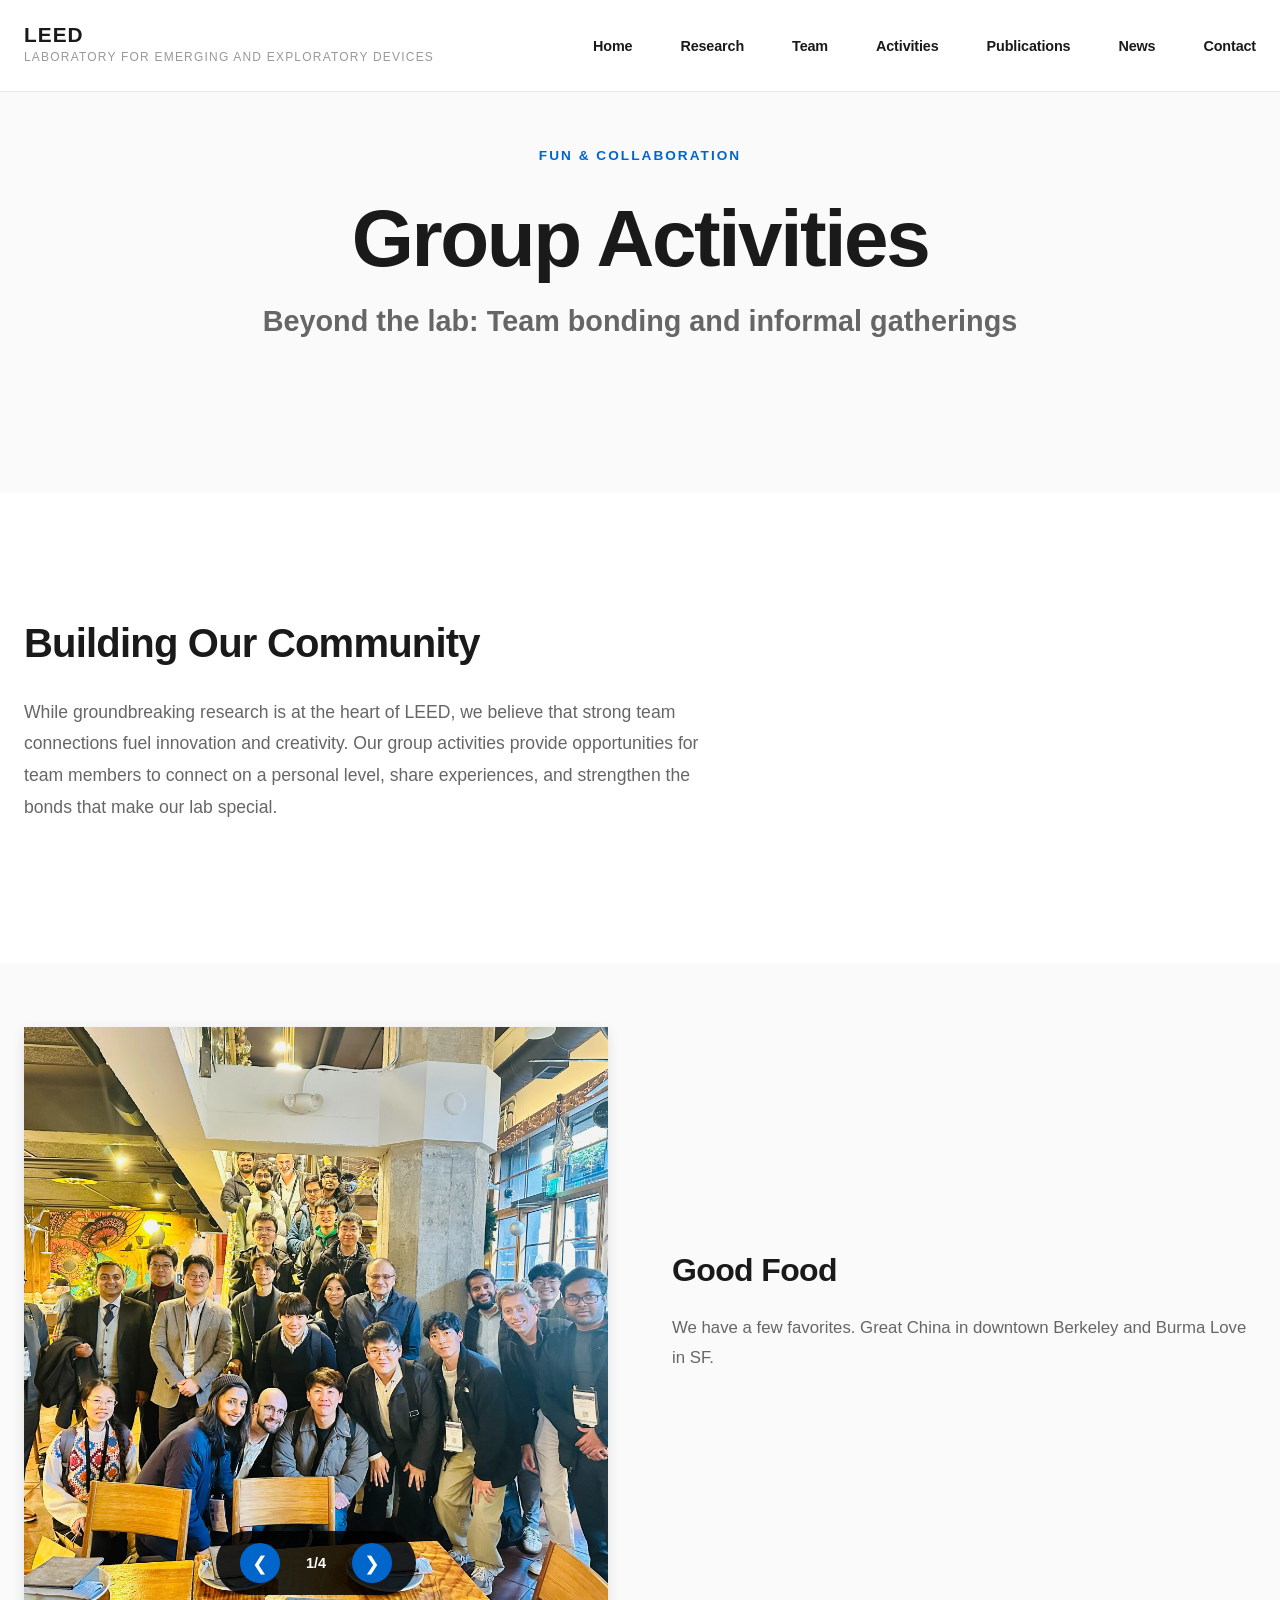
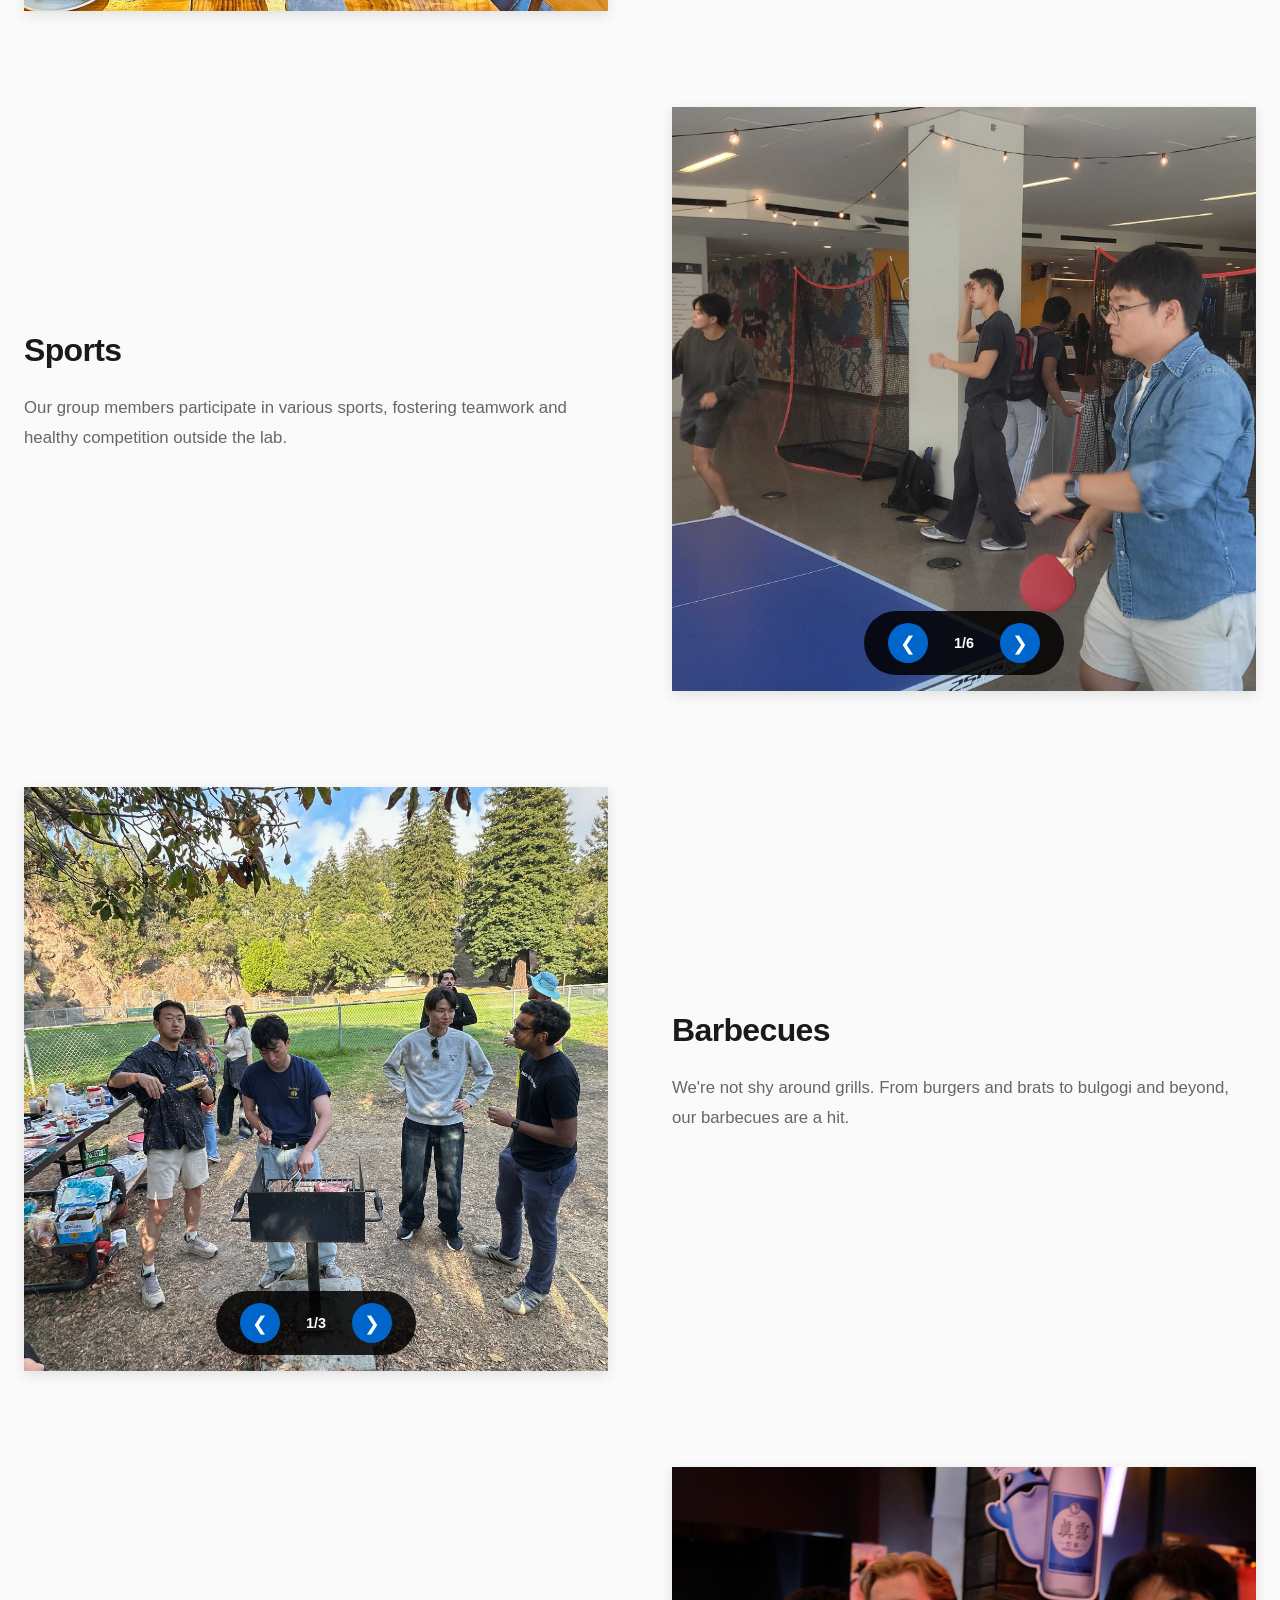
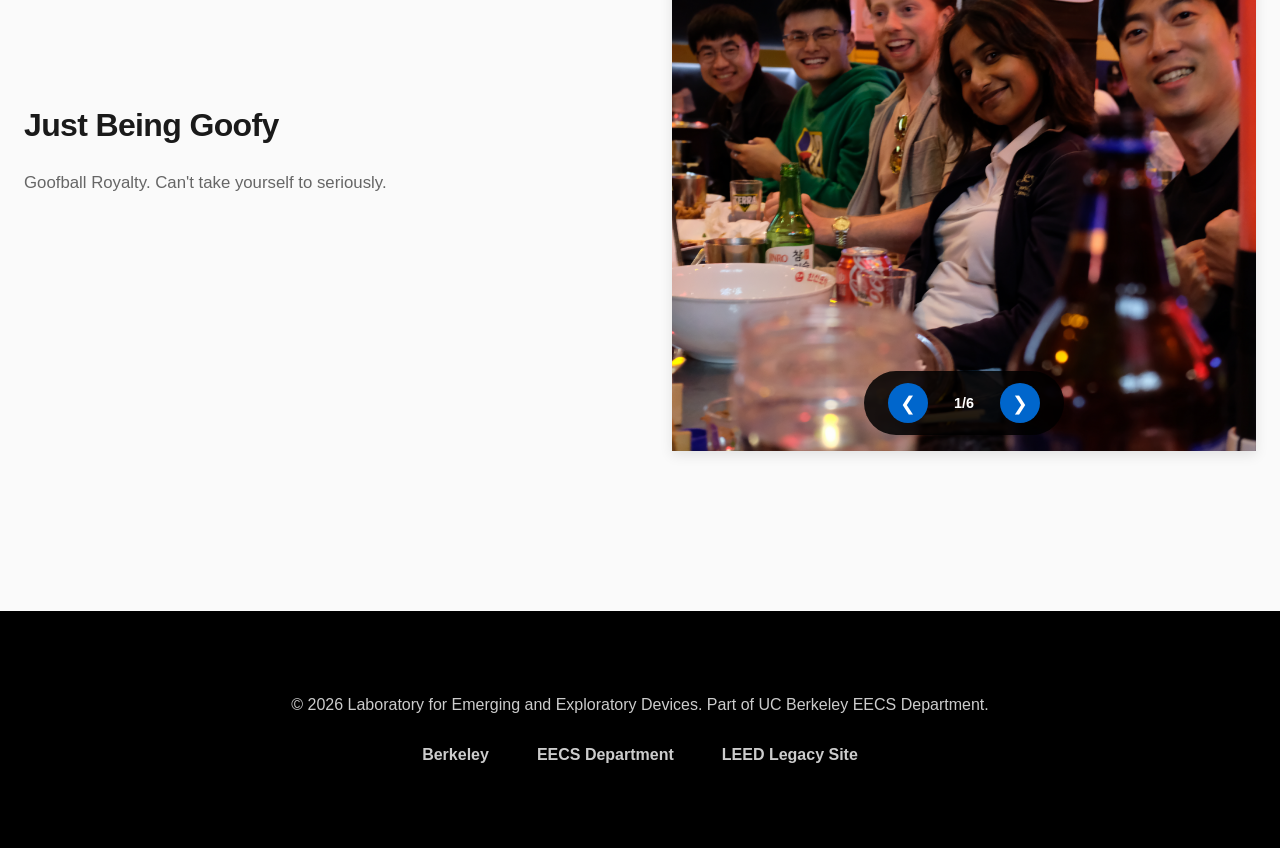
==== activities.html @ 19d8a878 "Initial Commit" ====
<!DOCTYPE html>
<html lang="en">
<head>
    <meta charset="UTF-8">
    <meta name="viewport" content="width=device-width, initial-scale=1.0">
    <title>Group Activities - LEED</title>
    <link rel="stylesheet" href="styles.css">
    <!-- Favicon links -->
    <link rel="icon" type="image/x-icon" href="content/favicon/favicon.ico">
    <link rel="icon" type="image/png" sizes="32x32" href="content/favicon/favicon-32x32.png">
    <link rel="icon" type="image/png" sizes="16x16" href="content/favicon/favicon-16x16.png">
    <link rel="apple-touch-icon" href="content/favicon/apple-touch-icon.png">
    <link rel="manifest" href="content/favicon/site.webmanifest">
    <!-- Preload activity images -->
    <link rel="preload" as="image" href="content/Food1.png">
    <link rel="preload" as="image" href="content/Sports1.png">
    <link rel="preload" as="image" href="content/Barbecues1.png">
    <link rel="preload" as="image" href="content/goofy1.png">
    <!-- Image preloader script -->
    <script src="image-preloader.js" defer></script>
    <!-- Service worker registration -->
    <script>
      if ('serviceWorker' in navigator) {
        window.addEventListener('load', function() {
          navigator.serviceWorker.register('sw.js').then(function(registration) {
            console.log('Service Worker registered successfully:', registration);
          }, function(error) {
            console.log('Service Worker registration failed:', error);
          });
        });
      }
    </script>
    <script>
        const observerOptions = {
            threshold: 0.1,
            rootMargin: '0px 0px -100px 0px'
        };

        const observer = new IntersectionObserver(function(entries) {
            entries.forEach(entry => {
                if (entry.isIntersecting) {
                    entry.target.classList.add('fade-in-visible');
                }
            });
        }, observerOptions);

        document.addEventListener('DOMContentLoaded', function() {
            document.querySelectorAll('.fade-in, .slide-in-left, .slide-in-right').forEach(el => {
                observer.observe(el);
            });

            // Mobile menu toggle
            const hamburger = document.getElementById('hamburger');
            const navLinks = document.getElementById('nav-links');
            
            if (hamburger) {
                hamburger.addEventListener('click', function() {
                    hamburger.classList.toggle('active');
                    navLinks.classList.toggle('active');
                });
                
                // Close menu when a link is clicked
                navLinks.querySelectorAll('a').forEach(link => {
                    link.addEventListener('click', function() {
                        hamburger.classList.remove('active');
                        navLinks.classList.remove('active');
                    });
                });
            }

            // Generic toggleable image carousel
            function setupImageCarousel(elementId, containerId, category, count) {
                const imageElement = document.getElementById(elementId);
                const container = document.getElementById(containerId);
                if (!imageElement || !container) return;

                let currentIndex = 0;
                const images = Array.from({length: count}, (_, i) => `content/${category}${i + 1}.png`);

                // Create carousel controls
                const controlsDiv = document.createElement('div');
                controlsDiv.className = 'carousel-controls';
                
                const prevBtn = document.createElement('button');
                prevBtn.className = 'carousel-btn carousel-prev';
                prevBtn.innerHTML = '&#10094;'; // Left arrow
                prevBtn.addEventListener('click', () => {
                    currentIndex = (currentIndex - 1 + images.length) % images.length;
                    imageElement.src = images[currentIndex];
                    updateCounter();
                });

                const nextBtn = document.createElement('button');
                nextBtn.className = 'carousel-btn carousel-next';
                nextBtn.innerHTML = '&#10095;'; // Right arrow
                nextBtn.addEventListener('click', () => {
                    currentIndex = (currentIndex + 1) % images.length;
                    imageElement.src = images[currentIndex];
                    updateCounter();
                });

                const counter = document.createElement('span');
                counter.className = 'carousel-counter';
                const updateCounter = () => {
                    counter.textContent = `${currentIndex + 1}/${images.length}`;
                };
                updateCounter();

                controlsDiv.appendChild(prevBtn);
                controlsDiv.appendChild(counter);
                controlsDiv.appendChild(nextBtn);
                
                // Append controls to the container (image div)
                container.appendChild(controlsDiv);
            }

            // Setup carousels for food (4 images), sports (6 images), barbecues (2 images), and goofy (6 images)
            setupImageCarousel('rotating-food-image', 'food-activity', 'Food', 4);
            setupImageCarousel('rotating-sports-image', 'sports-activity', 'Sports', 6);
            setupImageCarousel('rotating-barbecues-image', 'barbecues-activity', 'Barbecues', 3);
            setupImageCarousel('rotating-goofy-image', 'goofy-activity', 'goofy', 6);
        });
    </script>
</head>
<body>
    <!-- Navigation -->
    <nav class="navbar">
        <div class="container">
            <div class="nav-content">
                <div class="logo">
                    <a href="index.html" class="logo-link">
                        <h1>LEED</h1>
                        <p class="tagline">Laboratory for Emerging and Exploratory Devices</p>
                    </a>
                </div>
                <button class="hamburger" id="hamburger">
                    <span></span>
                    <span></span>
                    <span></span>
                </button>
                <ul class="nav-links" id="nav-links">
                    <li><a href="index.html">Home</a></li>
                    <li><a href="research.html">Research</a></li>
                    <li><a href="team.html">Team</a></li>
                    <li><a href="activities.html">Activities</a></li>
                    <li><a href="publications.html">Publications</a></li>
                    <li><a href="news.html">News</a></li>
                    <li><a href="contact.html">Contact</a></li>
                </ul>
            </div>
        </div>
    </nav>

    <!-- Hero Section -->
    <section class="page-hero">
        <div class="hero-video-bg">
            <div class="hero-overlay"></div>
        </div>
        <div class="container hero-container">
            <div class="hero-content fade-in">
                <p class="hero-overline">FUN & COLLABORATION</p>
                <h1 class="hero-title">Group Activities</h1>
                <p class="hero-tagline">Beyond the lab: Team bonding and informal gatherings</p>
            </div>
        </div>
    </section>

    <!-- Main Content -->
    <section class="section activities-intro">
        <div class="container">
            <div class="content-block fade-in">
                <h2>Building Our Community</h2>
                <p>While groundbreaking research is at the heart of LEED, we believe that strong team connections fuel innovation and creativity. Our group activities provide opportunities for team members to connect on a personal level, share experiences, and strengthen the bonds that make our lab special.</p>
            </div>
        </div>
    </section>

    <!-- Activities Section -->
    <section class="section activities-section">
        <div class="container">
            <!-- Activity 1 -->
            <div class="activity-row fade-in">
                <div id="food-activity" class="activity-image" style="background: linear-gradient(135deg, #FF6B6B 0%, #FF8E72 100%);">
                    <img id="rotating-food-image" src="content/Food1.png" alt="Lunch at Burma Love">
                </div>
                <div class="activity-text">
                    <h2>Good Food</h2>
                    <p>We have a few favorites. Great China in downtown Berkeley and Burma Love in SF.</p>
                </div>
            </div>

            <!-- Activity 2 -->
            <div class="activity-row fade-in">
                <div id="sports-activity" class="activity-image" style="background: linear-gradient(135deg, #4ECDC4 0%, #44A08D 100%);">
                    <img id="rotating-sports-image" src="content/Sports1.png" alt="Sports">
                </div>
                <div class="activity-text">
                    <h2>Sports</h2>
                    <p>Our group members participate in various sports, fostering teamwork and healthy competition outside the lab.</p>
                </div>
            </div>

            <!-- Activity 3 -->
            <div class="activity-row fade-in">
                <div id="barbecues-activity" class="activity-image" style="background: linear-gradient(135deg, #F7B731 0%, #F5AF19 100%);">
                    <img id="rotating-barbecues-image" src="content/Barbecues1.png" alt="Barbecues">
                </div>
                <div class="activity-text">
                    <h2>Barbecues</h2>
                    <p>We're not shy around grills. From burgers and brats to bulgogi and beyond, our barbecues are a hit.</p>
                </div>
            </div>

            <!-- Activity 4 -->
            <div class="activity-row fade-in">
                <div id="goofy-activity" class="activity-image" style="background: linear-gradient(135deg, #A29BFE 0%, #6C5CE7 100%);">
                    <img id="rotating-goofy-image" src="content/goofy1.png" alt="Just Being Goofy">
                </div>
                <div class="activity-text">
                    <h2>Just Being Goofy</h2>
                    <p>Goofball Royalty. Can't take yourself to seriously.</p>
                </div>
            </div>
        </div>
    </section>

<!-- Footer -->
    <footer class="footer">
        <div class="container">
            <p>&copy; 2026 Laboratory for Emerging and Exploratory Devices. Part of UC Berkeley EECS Department.</p>
            <div class="footer-links">
                <a href="https://www.berkeley.edu/">Berkeley</a>
                <a href="https://eecs.berkeley.edu/">EECS Department</a>
                <a href="https://leed.eecs.berkeley.edu/">LEED Legacy Site</a>
            </div>
        </div>
    </footer>
</body>
</html>
---- styles.css ----
/* ============================================
   PREMIUM DESIGN - INSPIRED BY DAVIDPROTEIN
   ============================================ */

/* Reset and Base Styles */
* {
    margin: 0;
    padding: 0;
    box-sizing: border-box;
}

:root {
    --primary-black: #000;
    --primary-white: #fff;
    --accent-blue: #0066cc;
    --accent-blue-dark: #0052a3;
    --text-dark: #1a1a1a;
    --text-light: #666;
    --text-muted: #999;
    --bg-light: #f8f8f8;
    --bg-lighter: #fafafa;
    --border-light: #e8e8e8;
    --spacing: 1rem;
}

html {
    scroll-behavior: smooth;
}

body {
    font-family: -apple-system, BlinkMacSystemFont, 'Segoe UI', 'Helvetica Neue', sans-serif;
    color: var(--text-dark);
    background-color: var(--primary-white);
    line-height: 1.6;
    overflow-x: hidden;
}

.container {
    max-width: 1280px;
    margin: 0 auto;
    padding: 0 calc(var(--spacing) * 1.5);
}

/* Typography System */
h1, h2, h3, h4, h5, h6 {
    font-weight: 700;
    line-height: 1.1;
    letter-spacing: -0.02em;
}

h1 {
    font-size: 4rem;
    font-weight: 800;
}

h2 {
    font-size: 3rem;
    font-weight: 800;
}

h3 {
    font-size: 1.4rem;
    font-weight: 700;
}

p {
    color: var(--text-light);
    font-size: 1rem;
    margin-bottom: calc(var(--spacing) * 0.75);
    line-height: 1.7;
}

a {
    color: var(--accent-blue);
    text-decoration: none;
    transition: color 0.3s ease;
    font-weight: 500;
}

a:hover {
    color: var(--accent-blue-dark);
}

/* Animations */
@keyframes fadeIn {
    from {
        opacity: 0;
        transform: translateY(30px);
    }
    to {
        opacity: 1;
        transform: translateY(0);
    }
}

@keyframes slideInLeft {
    from {
        opacity: 0;
        transform: translateX(-50px);
    }
    to {
        opacity: 1;
        transform: translateX(0);
    }
}

@keyframes slideInRight {
    from {
        opacity: 0;
        transform: translateX(50px);
    }
    to {
        opacity: 1;
        transform: translateX(0);
    }
}

.fade-in {
    opacity: 0;
    animation: fadeIn 0.8s ease forwards;
}

.fade-in-visible {
    animation: fadeIn 0.8s ease forwards;
}

.slide-in-left {
    opacity: 0;
    animation: slideInLeft 0.8s ease forwards;
}

.slide-in-right {
    opacity: 0;
    animation: slideInRight 0.8s ease forwards;
}

.fade-in:nth-child(1) { animation-delay: 0.1s; }
.fade-in:nth-child(2) { animation-delay: 0.2s; }
.fade-in:nth-child(3) { animation-delay: 0.3s; }
.fade-in:nth-child(4) { animation-delay: 0.4s; }
.fade-in:nth-child(5) { animation-delay: 0.5s; }
.fade-in:nth-child(6) { animation-delay: 0.6s; }

/* Navigation */
.navbar {
    position: fixed;
    top: 0;
    width: 100%;
    background: rgba(255, 255, 255, 0.95);
    backdrop-filter: blur(20px);
    border-bottom: 1px solid var(--border-light);
    z-index: 1000;
    padding: calc(var(--spacing) * 1.5) 0;
}

.nav-content {
    display: flex;
    justify-content: space-between;
    align-items: center;
}

.logo-link {
    text-decoration: none;
    color: inherit;
    display: flex;
    flex-direction: column;
    cursor: pointer;
}

.logo h1 {
    font-size: 1.3rem;
    margin: 0;
    letter-spacing: 0.05em;
    font-weight: 800;
}

.logo .tagline {
    font-size: 0.75rem;
    color: var(--text-muted);
    margin: 0;
    letter-spacing: 0.1em;
    text-transform: uppercase;
}

.nav-links {
    display: flex;
    list-style: none;
    gap: calc(var(--spacing) * 3);
}

.nav-links a {
    font-size: 0.9rem;
    font-weight: 600;
    color: var(--text-dark);
    letter-spacing: -0.01em;
}

.nav-links a:hover {
    color: var(--accent-blue);
}

/* Hamburger Menu */
.hamburger {
    display: none;
    flex-direction: column;
    background: none;
    border: none;
    cursor: pointer;
    padding: calc(var(--spacing) * 0.5);
    gap: 6px;
}

.hamburger span {
    width: 25px;
    height: 3px;
    background: var(--text-dark);
    border-radius: 2px;
    transition: all 0.3s ease;
}

.hamburger.active span:nth-child(1) {
    transform: rotate(45deg) translate(10px, 10px);
}

.hamburger.active span:nth-child(2) {
    opacity: 0;
}

.hamburger.active span:nth-child(3) {
    transform: rotate(-45deg) translate(8px, -8px);
}

/* Hero Section */
.hero {
    position: relative;
    min-height: 100vh;
    display: flex;
    align-items: center;
    justify-content: center;
    overflow: hidden;
    padding-top: 80px;
    margin-top: 0;
}

.page-hero {
    position: relative;
    min-height: 50vh;
    display: flex;
    align-items: center;
    justify-content: center;
    overflow: hidden;
    padding-top: calc(80px + var(--spacing) * 4);
    margin-top: 0;
}

.hero-video-bg {
    position: absolute;
    top: 0;
    left: 0;
    width: 100%;
    height: 100%;
    background: linear-gradient(135deg, #f8f8f8 0%, #f0f0f0 50%, #e8e8e8 100%);
    z-index: -2;
}

.hero-overlay {
    position: absolute;
    top: 0;
    left: 0;
    width: 100%;
    height: 100%;
    background: linear-gradient(135deg, rgba(255, 255, 255, 0.6) 0%, rgba(255, 255, 255, 0.3) 100%);
    z-index: -1;
}

.hero-container {
    position: relative;
    z-index: 1;
}

.hero-content {
    max-width: 900px;
    margin: 0 auto;
    text-align: center;
}

.hero-overline {
    display: block;
    font-size: 0.85rem;
    font-weight: 700;
    letter-spacing: 0.15em;
    text-transform: uppercase;
    color: var(--accent-blue);
    margin-bottom: calc(var(--spacing) * 2);
}

.hero-title {
    font-size: 5rem;
    font-weight: 900;
    line-height: 1;
    margin-bottom: calc(var(--spacing) * 1.5);
    letter-spacing: -0.03em;
    color: var(--text-dark);
}

.hero-tagline {
    font-size: 1.8rem;
    color: var(--text-light);
    font-weight: 600;
    margin-bottom: calc(var(--spacing) * 1.5);
    line-height: 1.3;
}

.hero-description {
    font-size: 1.15rem;
    color: var(--text-light);
    margin-bottom: calc(var(--spacing) * 3);
    line-height: 1.8;
    max-width: 700px;
    margin-left: auto;
    margin-right: auto;
}

.hero-cta-group {
    display: flex;
    gap: calc(var(--spacing) * 2);
    justify-content: center;
    flex-wrap: wrap;
}

/* Lava Lamp Canvas */
.lava-lamp-canvas {
    position: absolute;
    top: 0;
    left: 0;
    width: 100%;
    height: 100%;
    z-index: 0;
    pointer-events: none;
}

/* Buttons */
.cta-button {
    display: inline-flex;
    align-items: center;
    justify-content: center;
    padding: calc(var(--spacing) * 1.1) calc(var(--spacing) * 2.5);
    font-size: 0.95rem;
    font-weight: 700;
    border-radius: 0;
    transition: all 0.3s ease;
    letter-spacing: 0.02em;
    cursor: pointer;
    border: 2px solid transparent;
    text-transform: uppercase;
}

.cta-button.primary {
    background: var(--primary-black);
    color: var(--primary-white);
    border: 2px solid var(--primary-black);
}

.cta-button.primary:hover {
    background: var(--primary-white);
    color: var(--primary-black);
    border-color: var(--primary-black);
}

.cta-button.secondary {
    background: transparent;
    color: var(--text-dark);
    border: 2px solid var(--text-dark);
}

.cta-button.secondary:hover {
    background: var(--text-dark);
    color: var(--primary-white);
}

/* Sections */
section {
    padding: calc(var(--spacing) * 8) 0;
    position: relative;
}

section:nth-child(odd) {
    background: var(--primary-white);
}

section:nth-child(even) {
    background: var(--bg-lighter);
}

/* Section Headers */
.section-header {
    margin-bottom: calc(var(--spacing) * 5);
}

.section-title {
    font-size: 3rem;
    margin-bottom: calc(var(--spacing) * 1);
}

.section-description {
    font-size: 1.2rem;
    color: var(--text-light);
    margin: 0;
}

/* Research Focus Cards */
.focus-grid {
    display: grid;
    grid-template-columns: repeat(auto-fit, minmax(280px, 1fr));
    gap: calc(var(--spacing) * 1.5);
    margin-top: calc(var(--spacing) * 2);
}

.focus-card {
    padding: calc(var(--spacing) * 2.5);
    background: var(--primary-white);
    border-radius: 0;
    text-align: center;
    border: 1px solid var(--border-light);
    transition: all 0.4s ease;
    position: relative;
}

.focus-card:hover {
    transform: translateY(-12px);
    border-color: var(--accent-blue);
    box-shadow: 0 20px 50px rgba(0, 0, 0, 0.1);
}

.focus-icon-wrapper {
    display: flex;
    flex-direction: column;
    align-items: center;
    justify-content: center;
    width: 100%;
    min-height: 300px;
    margin: 0 auto calc(var(--spacing) * 2);
    background: transparent;
    border-radius: 0;
}

.focus-icon {
    width: 100%;
    height: auto;
    max-width: 100%;
    display: block;
}

.focus-card h3 {
    margin-bottom: calc(var(--spacing) * 1.2);
    font-size: 1.3rem;
}

.focus-card p {
    font-size: 0.95rem;
    line-height: 1.8;
}

/* Card Expansion Modal */
.expansion-overlay {
    position: fixed;
    top: 0;
    left: 0;
    right: 0;
    bottom: 0;
    background: rgba(0, 0, 0, 0.6);
    display: flex;
    align-items: center;
    justify-content: center;
    z-index: 1000;
    padding: calc(var(--spacing) * 2);
    animation: fadeIn 0.3s ease;
}

.expansion-modal {
    background: var(--primary-white);
    border-radius: 8px;
    width: 80%;
    max-height: 85vh;
    overflow-y: auto;
    padding: calc(var(--spacing) * 4);
    position: relative;
    box-shadow: 0 20px 60px rgba(0, 0, 0, 0.3);
    animation: slideIn 0.3s ease;
}

@keyframes slideIn {
    from {
        opacity: 0;
        transform: scale(0.95);
    }
    to {
        opacity: 1;
        transform: scale(1);
    }
}

.close-button {
    position: absolute;
    top: calc(var(--spacing) * 2);
    right: calc(var(--spacing) * 2);
    background: none;
    border: none;
    font-size: 2.5rem;
    color: var(--text-dark);
    cursor: pointer;
    transition: color 0.3s ease;
    width: 50px;
    height: 50px;
    display: flex;
    align-items: center;
    justify-content: center;
    line-height: 1;
}

.close-button:hover {
    color: var(--accent-blue);
}

.modal-content {
    text-align: center;
}

.modal-icon-wrapper {
    display: flex;
    align-items: center;
    justify-content: center;
    margin-bottom: calc(var(--spacing) * 2);
    min-height: 250px;
}

.modal-icon {
    width: 100%;
    height: auto;
    max-width: 400px;
    display: block;
}

.expansion-modal h2 {
    margin-bottom: calc(var(--spacing) * 2);
    color: var(--text-dark);
}

.expansion-modal h3 {
    margin-top: calc(var(--spacing) * 2.5);
    margin-bottom: calc(var(--spacing) * 1.5);
    text-align: left;
    color: var(--text-dark);
}

.modal-description {
    font-size: 1.05rem;
    line-height: 1.8;
    margin-bottom: calc(var(--spacing) * 2);
    color: var(--text-light);
    text-align: left;
}

.modal-details {
    list-style: none;
    text-align: left;
    padding: 0;
    display: flex;
    flex-direction: column;
    gap: calc(var(--spacing) * 1.2);
}

.modal-details li {
    padding-left: calc(var(--spacing) * 2);
    position: relative;
    color: var(--text-light);
    line-height: 1.7;
    font-size: 0.95rem;
}

.modal-details li:before {
    content: '•';
    position: absolute;
    left: 0;
    color: var(--accent-blue);
    font-weight: bold;
    font-size: 1.2rem;
}

/* Student Carousel */
.student-carousel {
    margin-top: calc(var(--spacing) * 3);
    padding-top: calc(var(--spacing) * 2);
    border-top: 1px solid var(--border-light);
}

.student-carousel h3 {
    text-align: center;
    margin-bottom: calc(var(--spacing) * 2);
}

.carousel-container {
    display: flex;
    align-items: center;
    justify-content: center;
    gap: calc(var(--spacing) * 2);
    margin-bottom: calc(var(--spacing) * 2);
}

.carousel-wrapper {
    display: flex;
    align-items: flex-start;
    justify-content: center;
    gap: calc(var(--spacing) * 1.5);
}

.carousel-content {
    display: flex;
    flex-direction: column;
    align-items: center;
    gap: calc(var(--spacing) * 1);
}

.students-grid {
    display: flex;
    justify-content: center;
    gap: calc(var(--spacing) * 2);
    flex-wrap: nowrap;
    min-width: 0;
}

.carousel-arrow {
    background: transparent;
    color: var(--accent-blue);
    border: none;
    width: 30px;
    height: auto;
    min-height: 180px;
    border-radius: 0;
    font-size: 2.5rem;
    cursor: pointer;
    display: flex;
    align-items: center;
    justify-content: center;
    transition: color 0.3s ease, transform 0.2s ease;
    flex-shrink: 0;
    line-height: 1;
    padding: 0;
}

.carousel-arrow:hover {
    color: var(--accent-blue-dark);
    transform: scale(1.1);
}

.carousel-arrow:active {
    transform: scale(0.95);
}

.student-card-carousel {
    width: 250px;
    text-align: center;
    display: flex;
    flex-direction: column;
    flex-shrink: 0;
}

.student-carousel-image {
    width: 250px;
    height: 250px;
    object-fit: cover;
    border-radius: 8px;
    margin-bottom: calc(var(--spacing) * 1.5);
}

.student-card-carousel h4 {
    margin-bottom: calc(var(--spacing) * 0.5);
    color: var(--text-dark);
    font-size: 1.1rem;
}

.student-title {
    color: var(--accent-blue);
    font-weight: 600;
    font-size: 0.85rem;
    margin-bottom: calc(var(--spacing) * 0.75);
}

.student-bio {
    color: var(--text-light);
    font-size: 0.9rem;
    line-height: 1.6;
    margin: 0;
}

.carousel-indicators {
    display: flex;
    justify-content: center;
    gap: calc(var(--spacing) * 0.5);
    flex-wrap: wrap;
}

.indicator {
    width: 10px;
    height: 10px;
    border-radius: 50%;
    background-color: var(--border-light);
    cursor: pointer;
    transition: background-color 0.3s ease, transform 0.2s ease;
}

.indicator:hover {
    background-color: var(--text-muted);
    transform: scale(1.2);
}

.indicator.active {
    background-color: var(--accent-blue);
    transform: scale(1.3);
}

/* Responsive for carousel */
@media (max-width: 1024px) {
    /* Carousel stays single row */
}

@media (max-width: 1000px) {
    .logo .tagline {
        display: none;
    }

    .hamburger {
        display: flex;
    }

    .nav-content {
        position: relative;
        flex-wrap: wrap;
    }

    .nav-links {
        position: absolute;
        top: 100%;
        left: 0;
        right: 0;
        background: rgba(255, 255, 255, 0.98);
        backdrop-filter: blur(20px);
        flex-direction: column;
        gap: var(--spacing);
        padding: calc(var(--spacing) * 1.5);
        border-bottom: 1px solid var(--border-light);
        display: none;
        transition: all 0.3s ease;
    }

    .nav-links.active {
        display: flex;
    }

    .nav-links li {
        text-align: left;
    }

    .navbar {
        padding: calc(var(--spacing) * 1) 0;
    }
}

@media (max-width: 768px) {
    .carousel-container {
        gap: calc(var(--spacing) * 1);
        flex-wrap: wrap;
    }

    .carousel-arrow {
        width: 25px;
        min-height: auto;
        height: auto;
        font-size: 1.5rem;
    }

    .carousel-prev {
        order: 1;
    }

    .carousel-next {
        order: 3;
    }

    .students-grid {
        gap: calc(var(--spacing) * 1.5);
        order: 4;
        width: 100%;
    }

    .student-carousel-image {
        width: 200px;
        height: 200px;
    }

    .student-card-carousel h4 {
        font-size: 0.95rem;
    }

    .student-title {
        font-size: 0.75rem;
    }

    .student-bio {
        font-size: 0.8rem;
    }
}

/* Research Areas */
.research-areas {
    background: var(--bg-lighter);
}

.areas-grid {
    display: grid;
    grid-template-columns: repeat(auto-fit, minmax(340px, 1fr));
    gap: calc(var(--spacing) * 3);
    margin-top: calc(var(--spacing) * 2);
}

.area-item {
    padding: calc(var(--spacing) * 2.5);
    background: var(--primary-white);
    border-radius: 0;
    border-left: 6px solid var(--accent-blue);
    position: relative;
    transition: all 0.3s ease;
}

.area-item:hover {
    transform: translateX(8px);
    box-shadow: 0 10px 30px rgba(0, 0, 0, 0.08);
}

.area-number {
    font-size: 2rem;
    font-weight: 800;
    color: var(--accent-blue);
    opacity: 0.5;
    margin-bottom: calc(var(--spacing) * 0.5);
}

.area-item h3 {
    font-size: 1.15rem;
    margin-bottom: calc(var(--spacing) * 1);
}

.area-item p {
    font-size: 0.95rem;
    line-height: 1.7;
}

/* Leader Section */
.leader-section {
    background: var(--primary-white);
    padding: calc(var(--spacing) * 6) 0;
}

.leader-content {
    display: grid;
    grid-template-columns: 1fr 1fr;
    gap: calc(var(--spacing) * 6);
    align-items: center;
    justify-content: center;
}

.leader-overline {
    display: block;
    font-size: 0.85rem;
    font-weight: 700;
    letter-spacing: 0.15em;
    text-transform: uppercase;
    color: var(--accent-blue);
    margin-bottom: calc(var(--spacing) * 1.5);
}

.leader-text h2 {
    font-size: 2.8rem;
    margin-bottom: calc(var(--spacing) * 1);
}

.leader-title {
    font-size: 1.05rem;
    font-weight: 600;
    color: var(--accent-blue);
    margin-bottom: calc(var(--spacing) * 2);
}

.leader-text p {
    font-size: 1.05rem;
    line-height: 1.9;
    margin-bottom: calc(var(--spacing) * 1.5);
}

.leader-visual {
    display: flex;
    align-items: center;
    justify-content: center;
}

.leader-box {
    width: 100%;
    max-width: 450px;
    aspect-ratio: 1;
    background: linear-gradient(135deg, #f5f5f5 0%, #e8e8e8 100%);
    border-radius: 0;
    box-shadow: 0 20px 60px rgba(0, 0, 0, 0.1);
    overflow: hidden;
}

.leader-box img {
    width: 100%;
    height: 100%;
    object-fit: cover;
    object-position: center 30%;
}

/* Team Section */
.team {
    background: var(--bg-lighter);
    padding: calc(var(--spacing) * 6) 0;
}

.team-category {
    margin-bottom: calc(var(--spacing) * 6);
}

.team-category-title {
    font-size: 1.8rem;
    margin-bottom: calc(var(--spacing) * 4);
    text-align: left;
    color: var(--text-dark);
}

.team-grid {
    display: grid;
    grid-template-columns: repeat(auto-fit, minmax(280px, 1fr));
    gap: calc(var(--spacing) * 3);
}

.team-member-card {
    text-align: center;
    background: var(--primary-white);
    border-radius: 0;
    border: 1px solid var(--border-light);
    overflow: hidden;
    transition: all 0.3s ease;
}

.team-member-card:hover {
    transform: translateY(-8px);
    border-color: var(--accent-blue);
    box-shadow: 0 15px 40px rgba(0, 0, 0, 0.08);
}

.team-member-image {
    width: 100%;
    aspect-ratio: 1;
    background: linear-gradient(135deg, #f5f5f5 0%, #e8e8e8 100%);
    overflow: hidden;
}

.team-member-image img {
    width: 100%;
    height: 100%;
    object-fit: cover;
}

.team-member-card h3 {
    font-size: 1.1rem;
    margin: calc(var(--spacing) * 2) calc(var(--spacing) * 1.5) calc(var(--spacing) * 0.5);
}

.team-member-title {
    font-size: 0.9rem;
    color: var(--accent-blue);
    font-weight: 600;
    margin: 0 calc(var(--spacing) * 1.5) calc(var(--spacing) * 1);
}

.team-member-bio {
    color: var(--text-light);
    font-size: 0.9rem;
    padding: 0 calc(var(--spacing) * 1.5) calc(var(--spacing) * 2);
    line-height: 1.6;
}

/* Alumni Section */
.alumni-table-wrapper {
    overflow-x: auto;
    box-shadow: 0 2px 8px rgba(0, 0, 0, 0.1);
}

.alumni-table {
    width: 100%;
    border-collapse: collapse;
    background: var(--bg-lighter);
}

.alumni-table thead {
    background: linear-gradient(135deg, var(--accent-blue) 0%, #0056b3 100%);
    color: white;
    font-weight: 600;
    position: sticky;
    top: 0;
    z-index: 10;
}

.alumni-table thead th {
    padding: calc(var(--spacing) * 1.5);
    text-align: left;
    font-size: 0.95rem;
    letter-spacing: 0.5px;
}

.alumni-table tbody tr {
    border-bottom: 1px solid var(--bg-light);
    transition: background-color 0.3s ease, box-shadow 0.3s ease;
}

.alumni-table tbody tr:hover {
    background: var(--bg-light);
    box-shadow: inset 4px 0 0 var(--accent-blue);
}

.alumni-table tbody tr:last-child {
    border-bottom: none;
}

.alumni-table td {
    padding: calc(var(--spacing) * 1.25);
}

.alumni-name-cell {
    font-weight: 600;
    color: var(--text-dark);
    font-size: 1rem;
}

.alumni-role-cell {
    color: var(--accent-blue);
    font-weight: 500;
    font-size: 0.95rem;
}

.alumni-position-cell {
    color: var(--text-light);
    font-size: 0.95rem;
    line-height: 1.5;
    font-weight: 300;
}

.alumni-note {
    margin-top: calc(var(--spacing) * 1.5);
    font-size: 0.9rem;
    color: var(--text-light);
    font-style: italic;
}

.co-advised {
    color: var(--accent-blue);
    font-weight: 600;
    display: inline;
    margin-left: 4px;
}

/* Responsive table */
@media (max-width: 768px) {
    .alumni-table-wrapper {
        box-shadow: none;
    }

    .alumni-table thead {
        display: none;
    }
    
    .alumni-table {
        background: transparent;
    }
    
    .alumni-table tbody {
        display: grid;
        grid-template-columns: 1fr;
        gap: calc(var(--spacing) * 1.5);
    }
    
    .alumni-table tr {
        display: grid;
        grid-template-columns: 1fr;
        gap: calc(var(--spacing) * 1);
        background: var(--bg-lighter);
        border: none;
        border-left: 4px solid var(--accent-blue);
        border-radius: 8px;
        padding: calc(var(--spacing) * 1.5);
        box-shadow: 0 2px 6px rgba(0, 0, 0, 0.08);
        transition: all 0.3s ease;
    }
    
    .alumni-table tr:hover {
        box-shadow: 0 4px 12px rgba(0, 0, 0, 0.12);
        transform: translateY(-2px);
    }
    
    .alumni-table td {
        display: flex;
        flex-direction: column;
        padding: 0;
        border: none;
    }
    
    .alumni-table td::before {
        content: attr(data-label);
        font-weight: 600;
        color: var(--accent-blue);
        font-size: 0.8rem;
        text-transform: uppercase;
        letter-spacing: 0.5px;
        margin-bottom: calc(var(--spacing) * 0.5);
        display: block;
    }
    
    .alumni-name-cell {
        grid-column: 1;
        display: flex !important;
        flex-direction: row !important;
        align-items: center;
    }
    
    .alumni-name-cell::before {
        content: "Name";
    }
    
    .alumni-role-cell::before {
        content: "Degree/Position";
    }
    
    .alumni-position-cell::before {
        content: "Last Known Affiliation";
    }

    .alumni-name-cell,
    .alumni-role-cell,
    .alumni-position-cell {
        padding: 0 !important;
    }
}

/* List-based styling for legacy support */
.alumni-list {
    display: grid;
    grid-template-columns: repeat(auto-fit, minmax(300px, 1fr));
    gap: calc(var(--spacing) * 2);
}

.alumni-item {
    padding: calc(var(--spacing) * 2);
    background: var(--bg-lighter);
    border-left: 4px solid var(--accent-blue);
    transition: all 0.3s ease;
}

.alumni-item:hover {
    background: var(--bg-light);
    transform: translateX(4px);
}

.alumni-name {
    font-size: 1.1rem;
    font-weight: 700;
    color: var(--text-dark);
    margin-bottom: calc(var(--spacing) * 0.5);
}

.alumni-role {
    font-size: 0.9rem;
    color: var(--accent-blue);
    font-weight: 600;
    margin-bottom: calc(var(--spacing) * 0.5);
}

.alumni-position {
    color: var(--text-light);
    font-size: 0.9rem;
    line-height: 1.6;
}


/* Publications */
.publications {
    background: var(--primary-white);
}

.pub-list {
    margin-top: calc(var(--spacing) * 2);
}

.pub-item {
    padding: calc(var(--spacing) * 3);
    margin-bottom: calc(var(--spacing) * 2);
    background: var(--bg-lighter);
    border-radius: 0;
    border-left: 6px solid var(--accent-blue);
    position: relative;
    transition: all 0.3s ease;
}

.pub-item:hover {
    box-shadow: 0 10px 30px rgba(0, 0, 0, 0.08);
    transform: translateX(4px);
}

.pub-badge {
    display: inline-block;
    font-size: 0.75rem;
    font-weight: 700;
    letter-spacing: 0.1em;
    text-transform: uppercase;
    color: var(--accent-blue);
    margin-bottom: calc(var(--spacing) * 1);
}

.pub-item h3 {
    font-size: 1.25rem;
    margin-bottom: calc(var(--spacing) * 0.75);
}

.pub-item p {
    font-size: 0.95rem;
    margin-bottom: calc(var(--spacing) * 0.5);
}

.pub-venue {
    color: var(--accent-blue);
    font-style: italic;
    font-size: 0.9rem;
    font-weight: 600;
}

.pub-item.view-all {
    background: transparent;
    border: none;
    text-align: center;
    padding: calc(var(--spacing) * 2);
}

.pub-link {
    font-weight: 700;
    font-size: 1.05rem;
    letter-spacing: -0.01em;
}

/* Contact Section */
.contact {
    background: var(--bg-lighter);
}

.contact-content {
    display: flex;
    justify-content: center;
    margin-top: calc(var(--spacing) * 2);
}

.contact-info,
.contact-form {
    padding: calc(var(--spacing) * 4);
    background: var(--primary-white);
    border-radius: 0;
    border: 1px solid var(--border-light);
    max-width: 600px;
    width: 100%;
}

.contact-info h3,
.contact-form h3 {
    font-size: 1.4rem;
    margin-bottom: calc(var(--spacing) * 2.5);
}

.info-block {
    margin-bottom: calc(var(--spacing) * 2.5);
}

.info-label {
    font-size: 0.9rem;
    font-weight: 700;
    letter-spacing: 0.05em;
    text-transform: uppercase;
    color: var(--accent-blue);
    margin-bottom: calc(var(--spacing) * 0.75);
}

.info-block p {
    margin-bottom: 0;
    line-height: 1.8;
}

form {
    display: flex;
    flex-direction: column;
    gap: calc(var(--spacing) * 1.5);
}

input,
textarea {
    padding: calc(var(--spacing) * 1.2);
    border: 1px solid var(--border-light);
    border-radius: 0;
    font-family: inherit;
    font-size: 0.95rem;
    background: var(--bg-lighter);
    transition: all 0.3s ease;
    color: var(--text-dark);
}

input::placeholder,
textarea::placeholder {
    color: var(--text-muted);
}

input:focus,
textarea:focus {
    outline: none;
    background: var(--primary-white);
    border-color: var(--accent-blue);
    box-shadow: 0 0 0 3px rgba(0, 102, 204, 0.1);
}

.submit-button {
    background: var(--primary-black);
    color: var(--primary-white);
    padding: calc(var(--spacing) * 1.2);
    border: 2px solid var(--primary-black);
    border-radius: 0;
    font-weight: 700;
    cursor: pointer;
    transition: all 0.3s ease;
    font-size: 0.95rem;
    letter-spacing: 0.02em;
    text-transform: uppercase;
}

.submit-button:hover {
    background: var(--primary-white);
    color: var(--primary-black);
    border-color: var(--primary-black);
}

/* Footer */
.footer {
    background: var(--primary-black);
    color: var(--primary-white);
    padding: calc(var(--spacing) * 5) 0;
}

.footer .container {
    text-align: center;
}

.footer p {
    color: rgba(255, 255, 255, 0.8);
    margin-bottom: calc(var(--spacing) * 1.5);
}

.footer-links {
    display: flex;
    justify-content: center;
    gap: calc(var(--spacing) * 3);
    flex-wrap: wrap;
}

.footer-links a {
    color: rgba(255, 255, 255, 0.8);
    font-weight: 600;
}

.footer-links a:hover {
    color: var(--primary-white);
}

/* Responsive Design */
@media (max-width: 1024px) {
    .hero-title {
        font-size: 4rem;
    }

    h2 {
        font-size: 2.5rem;
    }

    .section-title {
        font-size: 2.5rem;
    }

    .leader-content {
        grid-template-columns: 1fr;
    }

    .contact-content {
        grid-template-columns: 1fr;
    }
}

@media (max-width: 768px) {
    .navbar {
        padding: var(--spacing) 0;
    }

    .nav-links {
        gap: calc(var(--spacing) * 1.5);
        font-size: 0.85rem;
    }

    .hero {
        min-height: auto;
        padding: calc(var(--spacing) * 8) 0;
    }

    .hero-title {
        font-size: 3rem;
    }

    .hero-tagline {
        font-size: 1.4rem;
    }

    .hero-cta-group {
        flex-direction: column;
        gap: var(--spacing);
    }

    .cta-button {
        width: 100%;
    }

    .section-title {
        font-size: 2rem;
    }

    h2 {
        font-size: 2rem;
    }

    h1 {
        font-size: 2.5rem;
    }

    .focus-grid,
    .areas-grid,
    .team-grid {
        grid-template-columns: 1fr;
    }

    section {
        padding: calc(var(--spacing) * 5) 0;
    }

    .container {
        padding: 0 calc(var(--spacing) * 1.5);
    }

    .leader-text h2 {
        font-size: 2rem;
    }

    .contact-info,
    .contact-form {
        padding: calc(var(--spacing) * 2.5);
    }

    .pub-item {
        padding: calc(var(--spacing) * 2);
    }
}

@media (max-width: 480px) {
    .nav-content {
        flex-direction: column;
        gap: calc(var(--spacing) * 0.5);
    }

    .nav-links {
        flex-direction: column;
        gap: var(--spacing);
    }

    .logo {
        text-align: center;
    }

    .hero-title {
        font-size: 2.2rem;
    }

    .hero-tagline {
        font-size: 1.1rem;
    }

    .hero-description {
        font-size: 0.95rem;
    }

    .section-title {
        font-size: 1.8rem;
    }

    h3 {
        font-size: 1.1rem;
    }

    .focus-card,
    .area-item,
    .contact-info,
    .contact-form {
        padding: calc(var(--spacing) * 1.5);
    }

    .hero-cta-group {
        flex-direction: column;
    }

    .cta-button {
        width: 100%;
    }
}

/* ============================================
   ACTIVITIES PAGE STYLES
   ============================================ */

.activities-intro {
    background-color: var(--bg-light);
    padding: calc(var(--spacing) * 8) 0;
}

.activities-intro h2 {
    font-size: 2.5rem;
    margin-bottom: calc(var(--spacing) * 2);
    color: var(--text-dark);
}

.activities-intro p {
    font-size: 1.1rem;
    color: var(--text-light);
    line-height: 1.8;
    max-width: 700px;
}

.activities-section {
    padding: calc(var(--spacing) * 4) 0;
}

.activity-row {
    display: grid;
    grid-template-columns: 1fr 1fr;
    gap: calc(var(--spacing) * 4);
    align-items: center;
    margin-bottom: calc(var(--spacing) * 6);
}

.activity-row:nth-child(even) {
    direction: rtl;
}

.activity-row:nth-child(even) > * {
    direction: ltr;
}

.activity-image {
    width: 100%;
    aspect-ratio: 1 / 1;
    /* border-radius: 12px; */
    background-size: cover;
    background-position: center;
    overflow: hidden;
    box-shadow: 0 4px 12px rgba(0, 0, 0, 0.1);
    position: relative;
}

.activity-image img {
    width: 100%;
    height: 100%;
    object-fit: cover;
    display: block;
}

.activity-text h2 {
    font-size: 2rem;
    margin-bottom: calc(var(--spacing) * 1.5);
    color: var(--text-dark);
}

.activity-text p {
    font-size: 1.05rem;
    color: var(--text-light);
    line-height: 1.8;
}

@media (max-width: 1024px) {
    .activity-row {
        grid-template-columns: 1fr 1fr;
        gap: calc(var(--spacing) * 2);
    }

    .activity-image {
        aspect-ratio: 1 / 1;
    }

    .activity-text h2 {
        font-size: 1.5rem;
    }

    .activity-text p {
        font-size: 0.95rem;
    }
}

@media (max-width: 768px) {
    .activity-row {
        grid-template-columns: 1fr;
        gap: calc(var(--spacing) * 2);
        margin-bottom: calc(var(--spacing) * 4);
    }

    .activity-row:nth-child(even) {
        direction: ltr;
    }

    .activity-image {
        aspect-ratio: 16 / 9;
    }

    .activity-text h2 {
        font-size: 1.3rem;
        margin-bottom: calc(var(--spacing) * 1);
    }

    .activity-text p {
        font-size: 0.9rem;
    }
}

/* Carousel Controls */
.carousel-controls {
    display: flex;
    align-items: center;
    justify-content: center;
    gap: 1rem;
    position: absolute;
    bottom: 1rem;
    left: 50%;
    transform: translateX(-50%);
    padding: 0.75rem 1.5rem;
    background-color: rgba(0, 0, 0, 0.85);
    border-radius: 50px;
}

.carousel-btn {
    background-color: var(--accent-blue);
    color: white;
    border: none;
    width: 40px;
    height: 40px;
    border-radius: 50%;
    font-size: 1.2rem;
    cursor: pointer;
    display: flex;
    align-items: center;
    justify-content: center;
    transition: all 0.3s ease;
}

.carousel-btn:hover {
    background-color: var(--accent-blue-dark);
    transform: scale(1.1);
}

.carousel-btn:active {
    transform: scale(0.95);
}

.carousel-counter {
    color: white;
    font-size: 0.9rem;
    font-weight: 600;
    min-width: 40px;
    text-align: center;
}

/* News Section Styles */
.news-section {
    padding: 6rem 0;
    background-color: var(--primary-white);
}

.news-grid {
    display: flex;
    flex-direction: column;
    gap: 4rem;
    max-width: 800px;
    margin: 0 auto;
}

.news-card {
    display: flex;
    flex-direction: column;
    gap: 0.5rem;
    padding-bottom: 2rem;
    border-bottom: 1px solid var(--border-light);
}

.news-card:last-child {
    border-bottom: none;
}

.news-date {
    display: inline;
    font-size: 0.9rem;
    color: var(--text-muted);
    font-weight: 600;
}

.news-month {
    display: none;
}

.news-day {
    display: none;
}

.news-content h3 {
    margin: 0.5rem 0;
    color: var(--text-dark);
    font-size: 1.3rem;
}

.news-category {
    font-size: 0.75rem;
    font-weight: 700;
    text-transform: uppercase;
    color: var(--text-muted);
    margin-bottom: 0.5rem;
}

.news-content p {
    margin-bottom: 0.75rem;
    color: var(--text-light);
}

.news-link {
    font-weight: 600;
    color: var(--accent-blue);
    transition: all 0.3s ease;
    display: inline-block;
    margin-top: 0.5rem;
}

.news-link:hover {
    color: var(--accent-blue-dark);
}
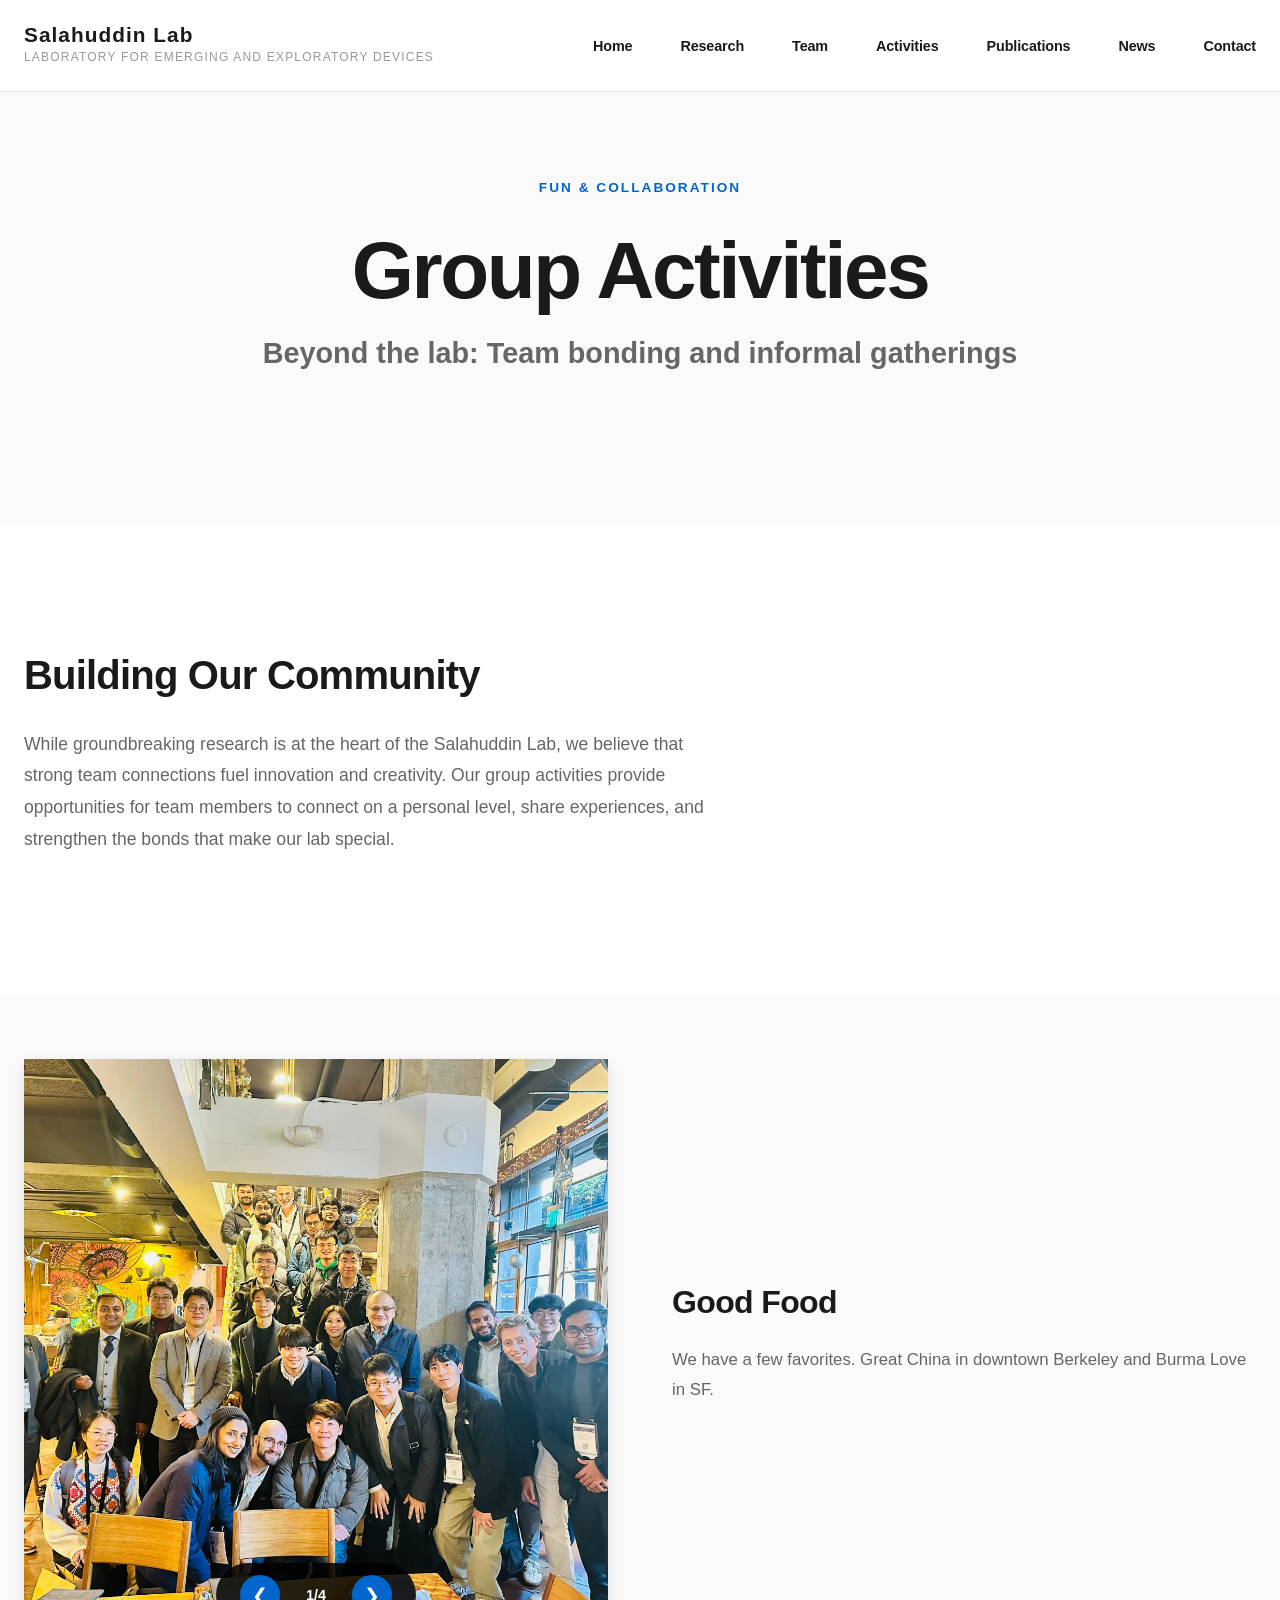
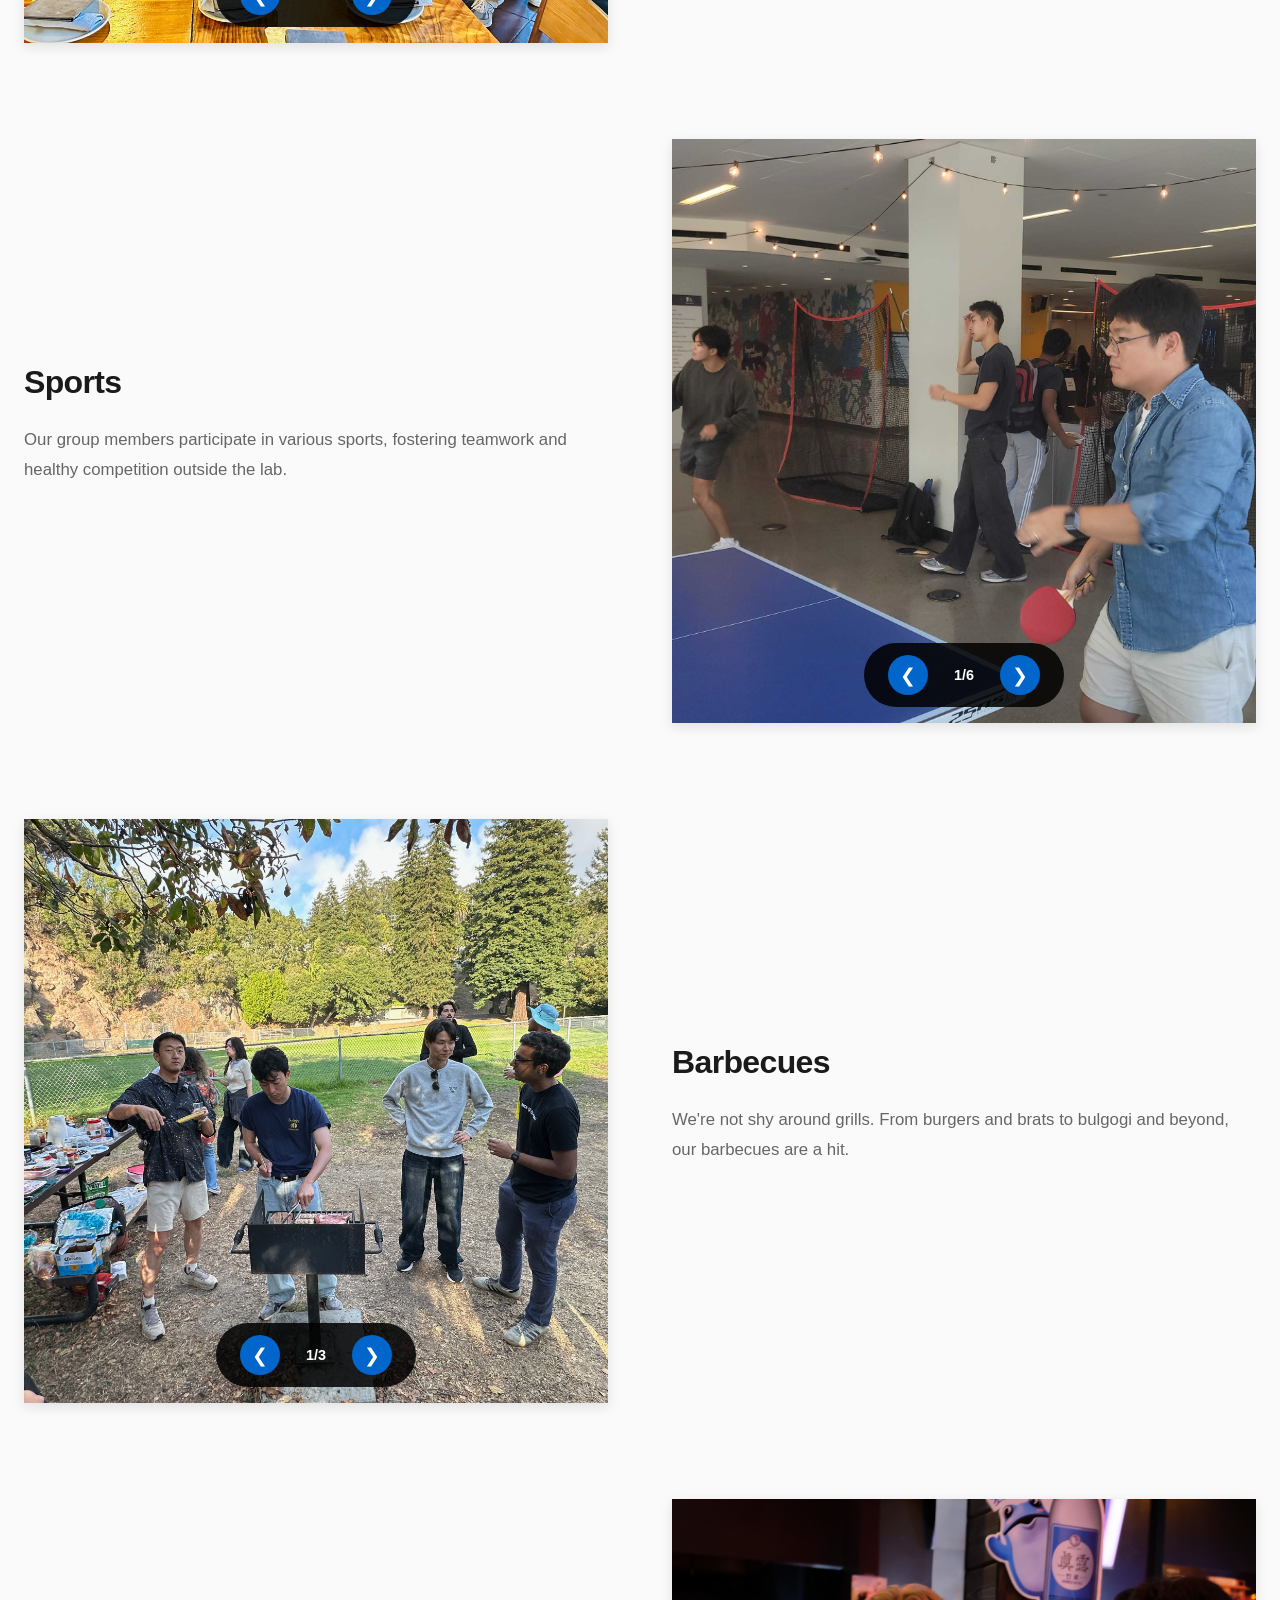
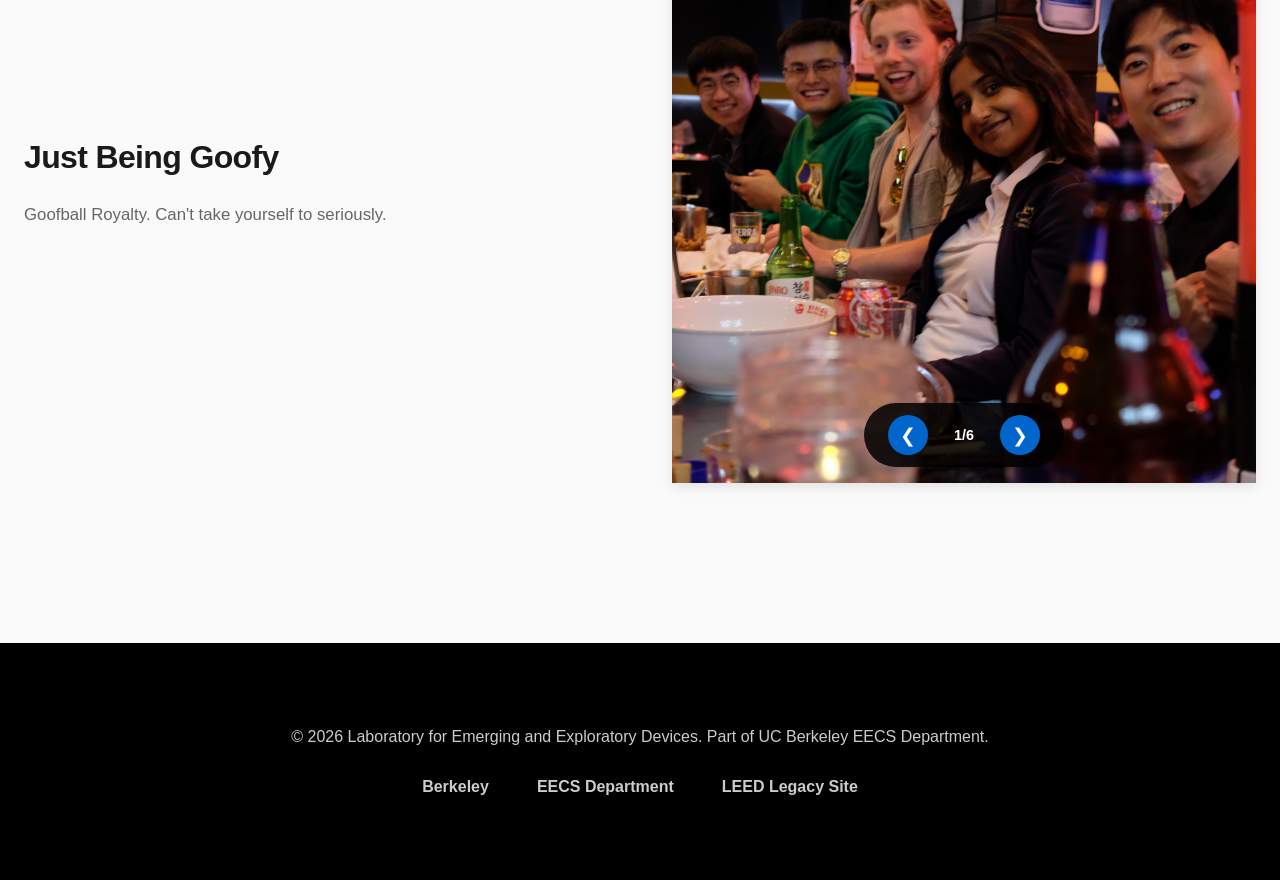
==== commit e681a9eb: "Changed Title to Salahuddin Lab" ====
--- a/activities.html
+++ b/activities.html
@@ -3,7 +3,7 @@
 <head>
     <meta charset="UTF-8">
     <meta name="viewport" content="width=device-width, initial-scale=1.0">
-    <title>Group Activities - LEED</title>
+    <title>Group Activities - Salahuddin Lab</title>
     <link rel="stylesheet" href="styles.css">
     <!-- Favicon links -->
     <link rel="icon" type="image/x-icon" href="content/favicon/favicon.ico">
@@ -129,7 +129,7 @@
             <div class="nav-content">
                 <div class="logo">
                     <a href="index.html" class="logo-link">
-                        <h1>LEED</h1>
+                        <h1>Salahuddin Lab</h1>
                         <p class="tagline">Laboratory for Emerging and Exploratory Devices</p>
                     </a>
                 </div>
@@ -170,7 +170,7 @@
         <div class="container">
             <div class="content-block fade-in">
                 <h2>Building Our Community</h2>
-                <p>While groundbreaking research is at the heart of LEED, we believe that strong team connections fuel innovation and creativity. Our group activities provide opportunities for team members to connect on a personal level, share experiences, and strengthen the bonds that make our lab special.</p>
+                <p>While groundbreaking research is at the heart of the Salahuddin Lab, we believe that strong team connections fuel innovation and creativity. Our group activities provide opportunities for team members to connect on a personal level, share experiences, and strengthen the bonds that make our lab special.</p>
             </div>
         </div>
     </section>
--- a/styles.css
+++ b/styles.css
@@ -1,5 +1,5 @@
 /* ============================================
-   PREMIUM DESIGN - INSPIRED BY DAVIDPROTEIN
+   PREMIUM DESIGN
    ============================================ */
 
 /* Reset and Base Styles */
@@ -238,7 +238,7 @@
     align-items: center;
     justify-content: center;
     overflow: hidden;
-    padding-top: 80px;
+    padding-top: calc(80px + var(--spacing) * 8);
     margin-top: 0;
 }
 
@@ -249,7 +249,7 @@
     align-items: center;
     justify-content: center;
     overflow: hidden;
-    padding-top: calc(80px + var(--spacing) * 4);
+    padding-top: calc(80px + var(--spacing) * 6);
     margin-top: 0;
 }
 
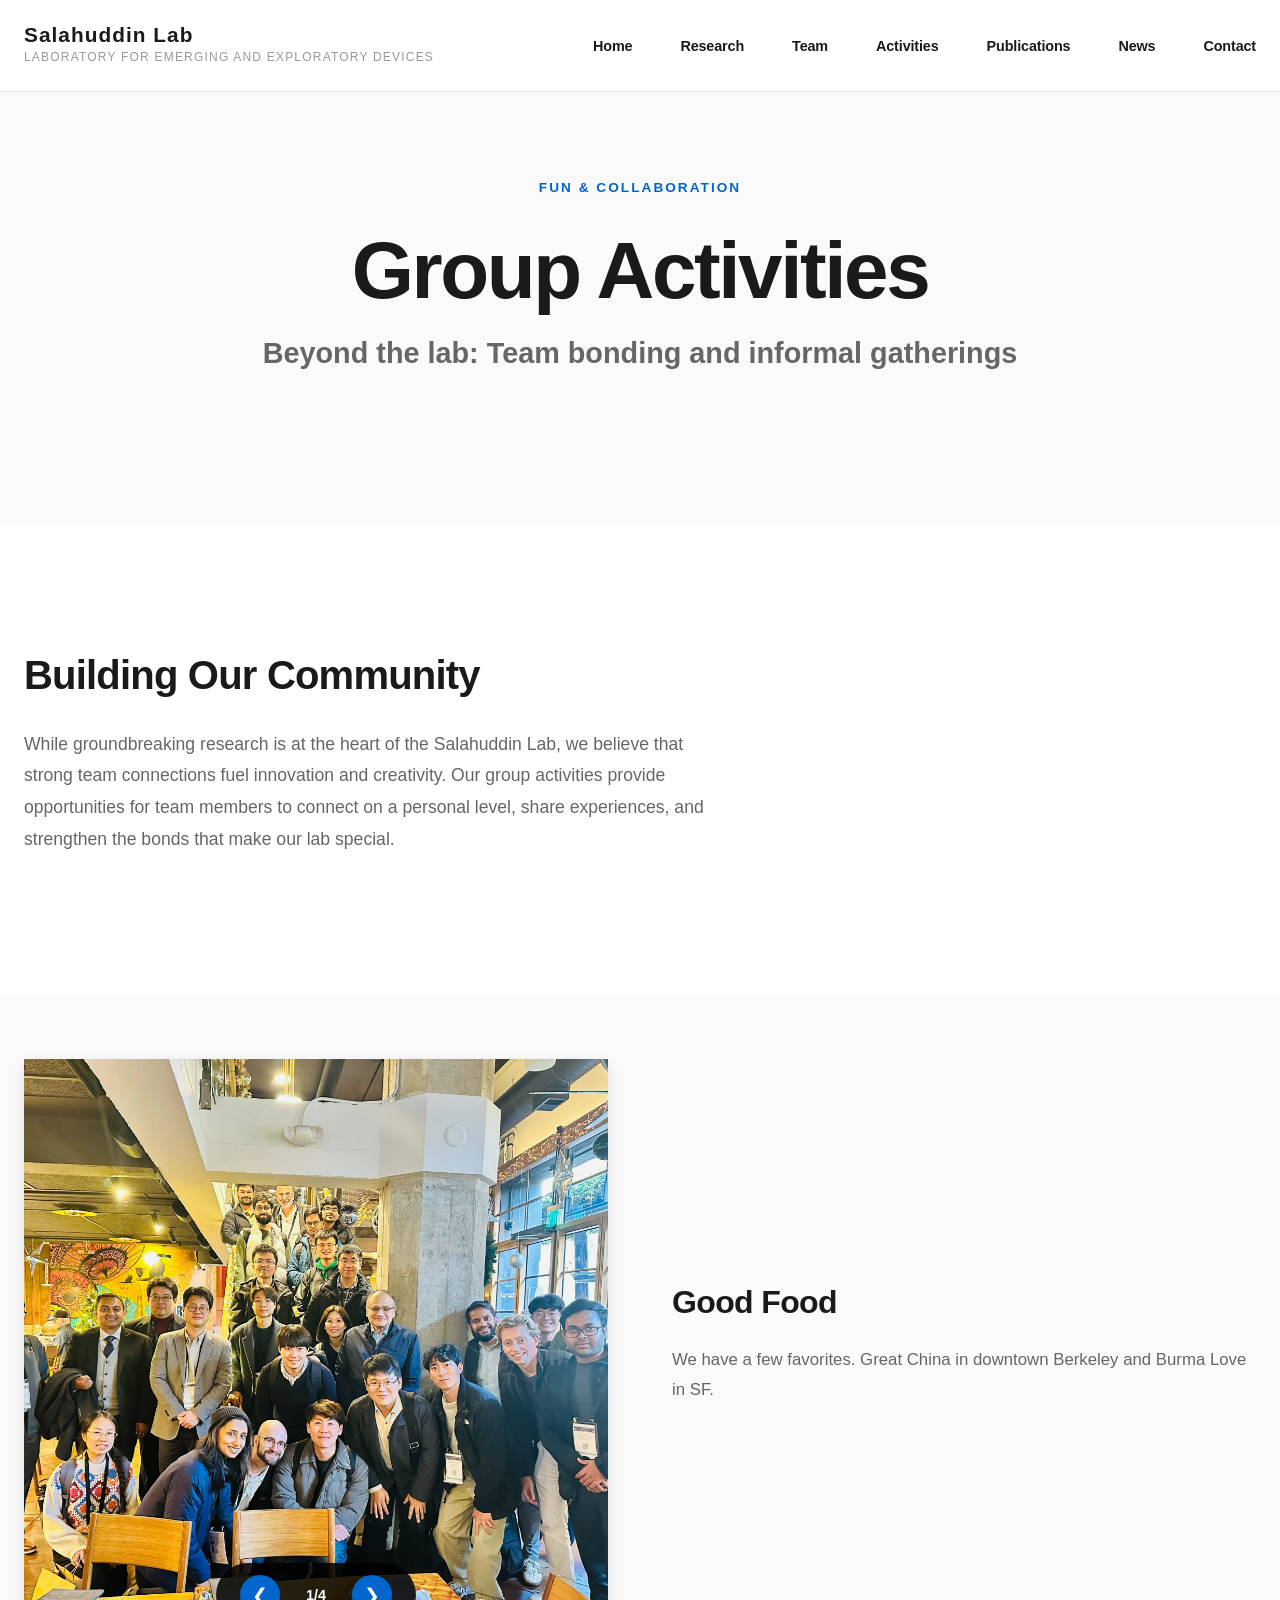
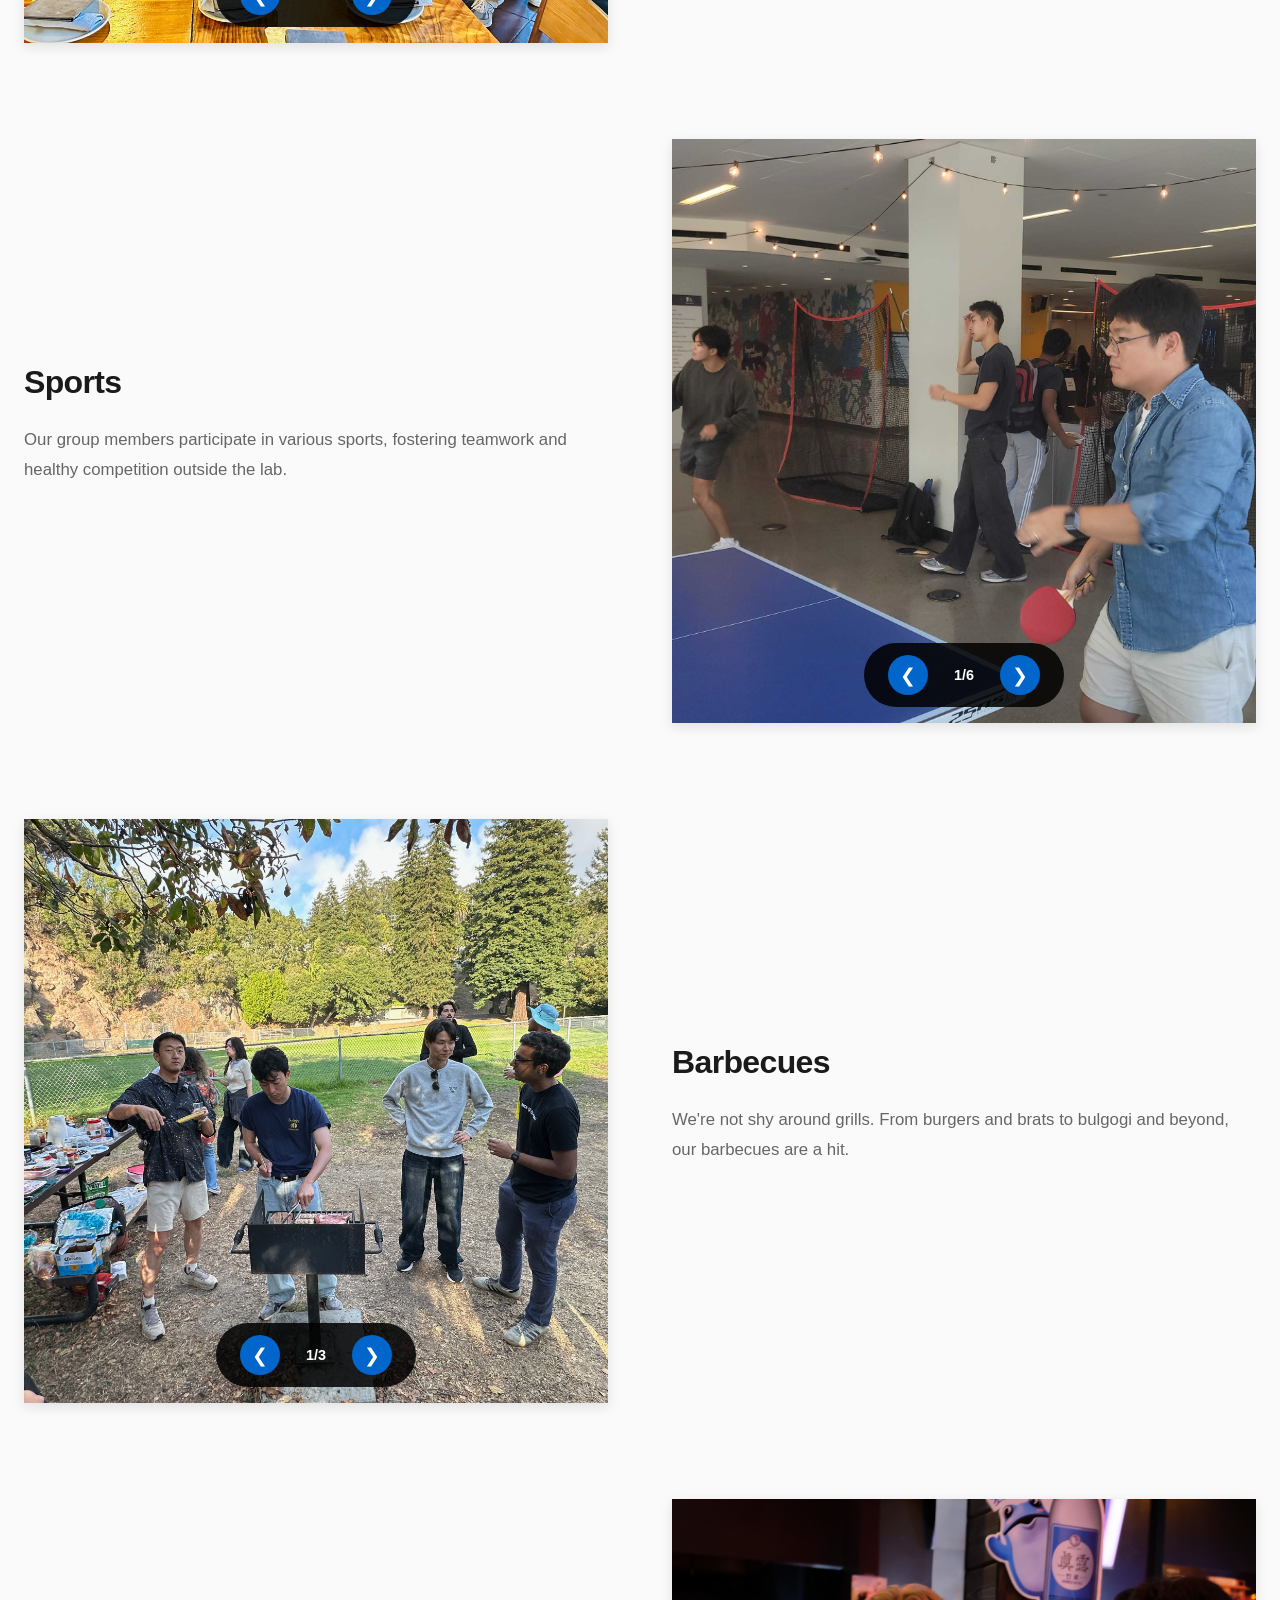
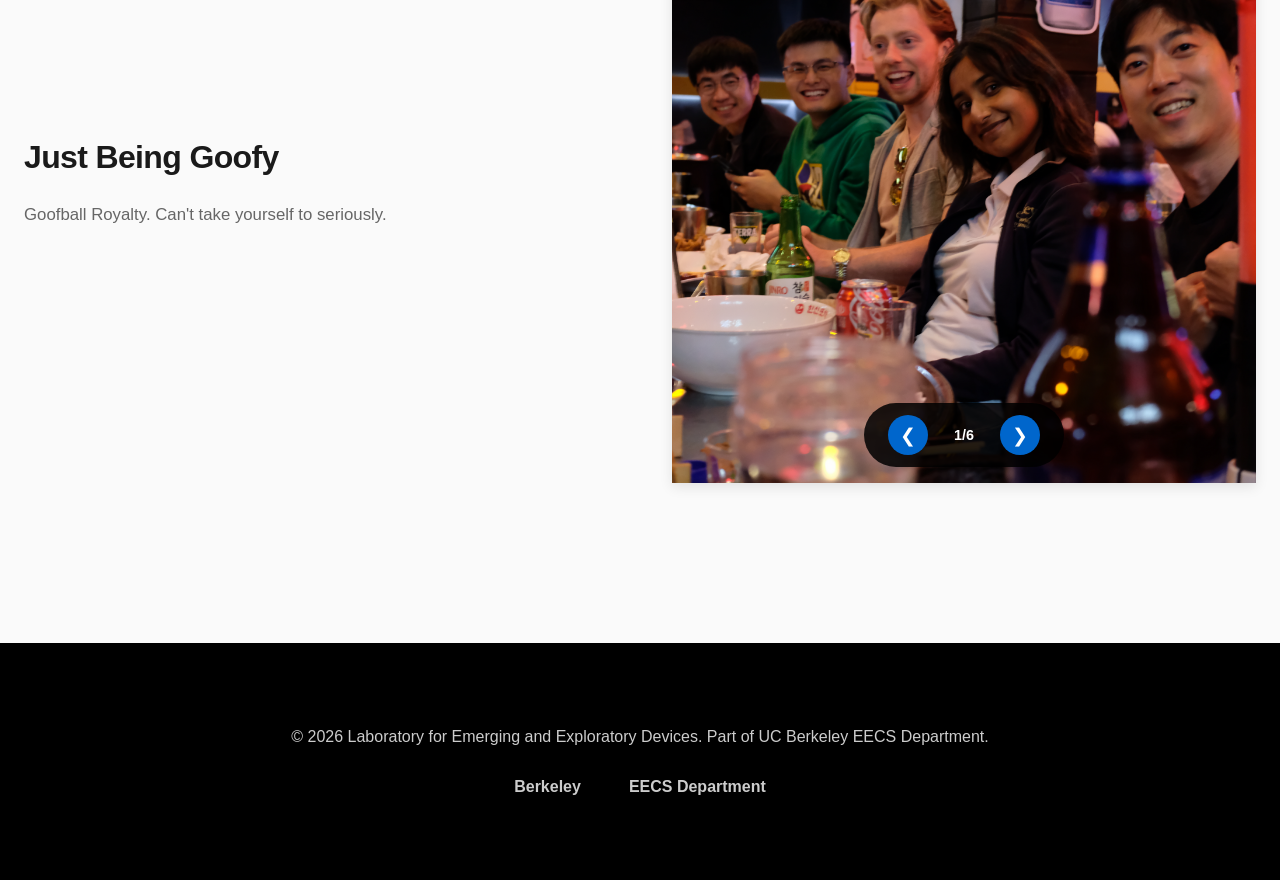
==== commit d84c8aaf: "Removed LEED Legacy Site" ====
--- a/activities.html
+++ b/activities.html
@@ -231,7 +231,6 @@
             <div class="footer-links">
                 <a href="https://www.berkeley.edu/">Berkeley</a>
                 <a href="https://eecs.berkeley.edu/">EECS Department</a>
-                <a href="https://leed.eecs.berkeley.edu/">LEED Legacy Site</a>
             </div>
         </div>
     </footer>
--- a/styles.css
+++ b/styles.css
@@ -402,6 +402,14 @@
     margin-bottom: calc(var(--spacing) * 1);
 }
 
+.pub-section-title {
+    font-size: 1.5rem;
+    font-weight: 700;
+    margin-bottom: calc(var(--spacing) * 1.5);
+    margin-top: calc(var(--spacing) * 2);
+    color: var(--text-dark);
+}
+
 .section-description {
     font-size: 1.2rem;
     color: var(--text-light);
@@ -609,9 +617,41 @@
 
 .carousel-wrapper {
     display: flex;
-    align-items: flex-start;
+    align-items: center;
+    overflow-x: auto;
+    overflow-y: hidden;
+    scroll-snap-type: x mandatory;
+    gap: calc(var(--spacing) * 2);
+    padding: calc(var(--spacing) * 0.5) 0;
+    -webkit-overflow-scrolling: auto;
+    /* Subtle thin scrollbar */
+    scrollbar-width: thin;
+    scrollbar-color: var(--border-light) transparent;
+}
+
+.carousel-wrapper::-webkit-scrollbar {
+    height: 1px;
+}
+
+.carousel-wrapper::-webkit-scrollbar-track {
+    background: transparent;
+}
+
+.carousel-wrapper::-webkit-scrollbar-thumb {
+    background-color: var(--border-light);
+}
+
+.carousel-wrapper::-webkit-scrollbar-thumb:hover {
+    background-color: var(--text-muted);
+}
+
+.carousel-wrapper.centered {
     justify-content: center;
-    gap: calc(var(--spacing) * 1.5);
+    padding: calc(var(--spacing) * 0.5);
+}
+
+.carousel-wrapper::-webkit-scrollbar {
+    display: none;
 }
 
 .carousel-content {
@@ -623,10 +663,8 @@
 
 .students-grid {
     display: flex;
-    justify-content: center;
     gap: calc(var(--spacing) * 2);
     flex-wrap: nowrap;
-    min-width: 0;
 }
 
 .carousel-arrow {
@@ -663,6 +701,8 @@
     display: flex;
     flex-direction: column;
     flex-shrink: 0;
+    scroll-snap-align: center;
+    scroll-snap-stop: always;
 }
 
 .student-carousel-image {
@@ -694,10 +734,7 @@
 }
 
 .carousel-indicators {
-    display: flex;
-    justify-content: center;
-    gap: calc(var(--spacing) * 0.5);
-    flex-wrap: wrap;
+    display: none;
 }
 
 .indicator {
@@ -767,48 +804,6 @@
 }
 
 @media (max-width: 768px) {
-    .carousel-container {
-        gap: calc(var(--spacing) * 1);
-        flex-wrap: wrap;
-    }
-
-    .carousel-arrow {
-        width: 25px;
-        min-height: auto;
-        height: auto;
-        font-size: 1.5rem;
-    }
-
-    .carousel-prev {
-        order: 1;
-    }
-
-    .carousel-next {
-        order: 3;
-    }
-
-    .students-grid {
-        gap: calc(var(--spacing) * 1.5);
-        order: 4;
-        width: 100%;
-    }
-
-    .student-carousel-image {
-        width: 200px;
-        height: 200px;
-    }
-
-    .student-card-carousel h4 {
-        font-size: 0.95rem;
-    }
-
-    .student-title {
-        font-size: 0.75rem;
-    }
-
-    .student-bio {
-        font-size: 0.8rem;
-    }
 }
 
 /* Research Areas */
@@ -1053,6 +1048,14 @@
     font-size: 0.95rem;
     line-height: 1.5;
     font-weight: 300;
+}
+
+.alumni-co-advised {
+    color: var(--accent-blue);
+    font-weight: 500;
+    display: inline;
+    margin-left: 8px;
+    font-size: 0.9rem;
 }
 
 .alumni-note {
@@ -1201,6 +1204,7 @@
 }
 
 .pub-item {
+    display: block;
     padding: calc(var(--spacing) * 3);
     margin-bottom: calc(var(--spacing) * 2);
     background: var(--bg-lighter);
@@ -1208,6 +1212,8 @@
     border-left: 6px solid var(--accent-blue);
     position: relative;
     transition: all 0.3s ease;
+    text-decoration: none;
+    color: inherit;
 }
 
 .pub-item:hover {
@@ -1233,6 +1239,27 @@
 .pub-item p {
     font-size: 0.95rem;
     margin-bottom: calc(var(--spacing) * 0.5);
+}
+
+.pub-title {
+    font-size: 1.2rem;
+    font-weight: 600;
+    margin-bottom: calc(var(--spacing) * 0.75);
+    color: var(--accent-blue);
+}
+
+.pub-description {
+    font-size: 0.95rem;
+    line-height: 1.6;
+    margin-bottom: calc(var(--spacing) * 0.75);
+    color: var(--text-light);
+}
+
+.pub-meta {
+    font-size: 0.85rem;
+    font-style: italic;
+    color: var(--text-muted);
+    margin-bottom: 0;
 }
 
 .pub-venue {
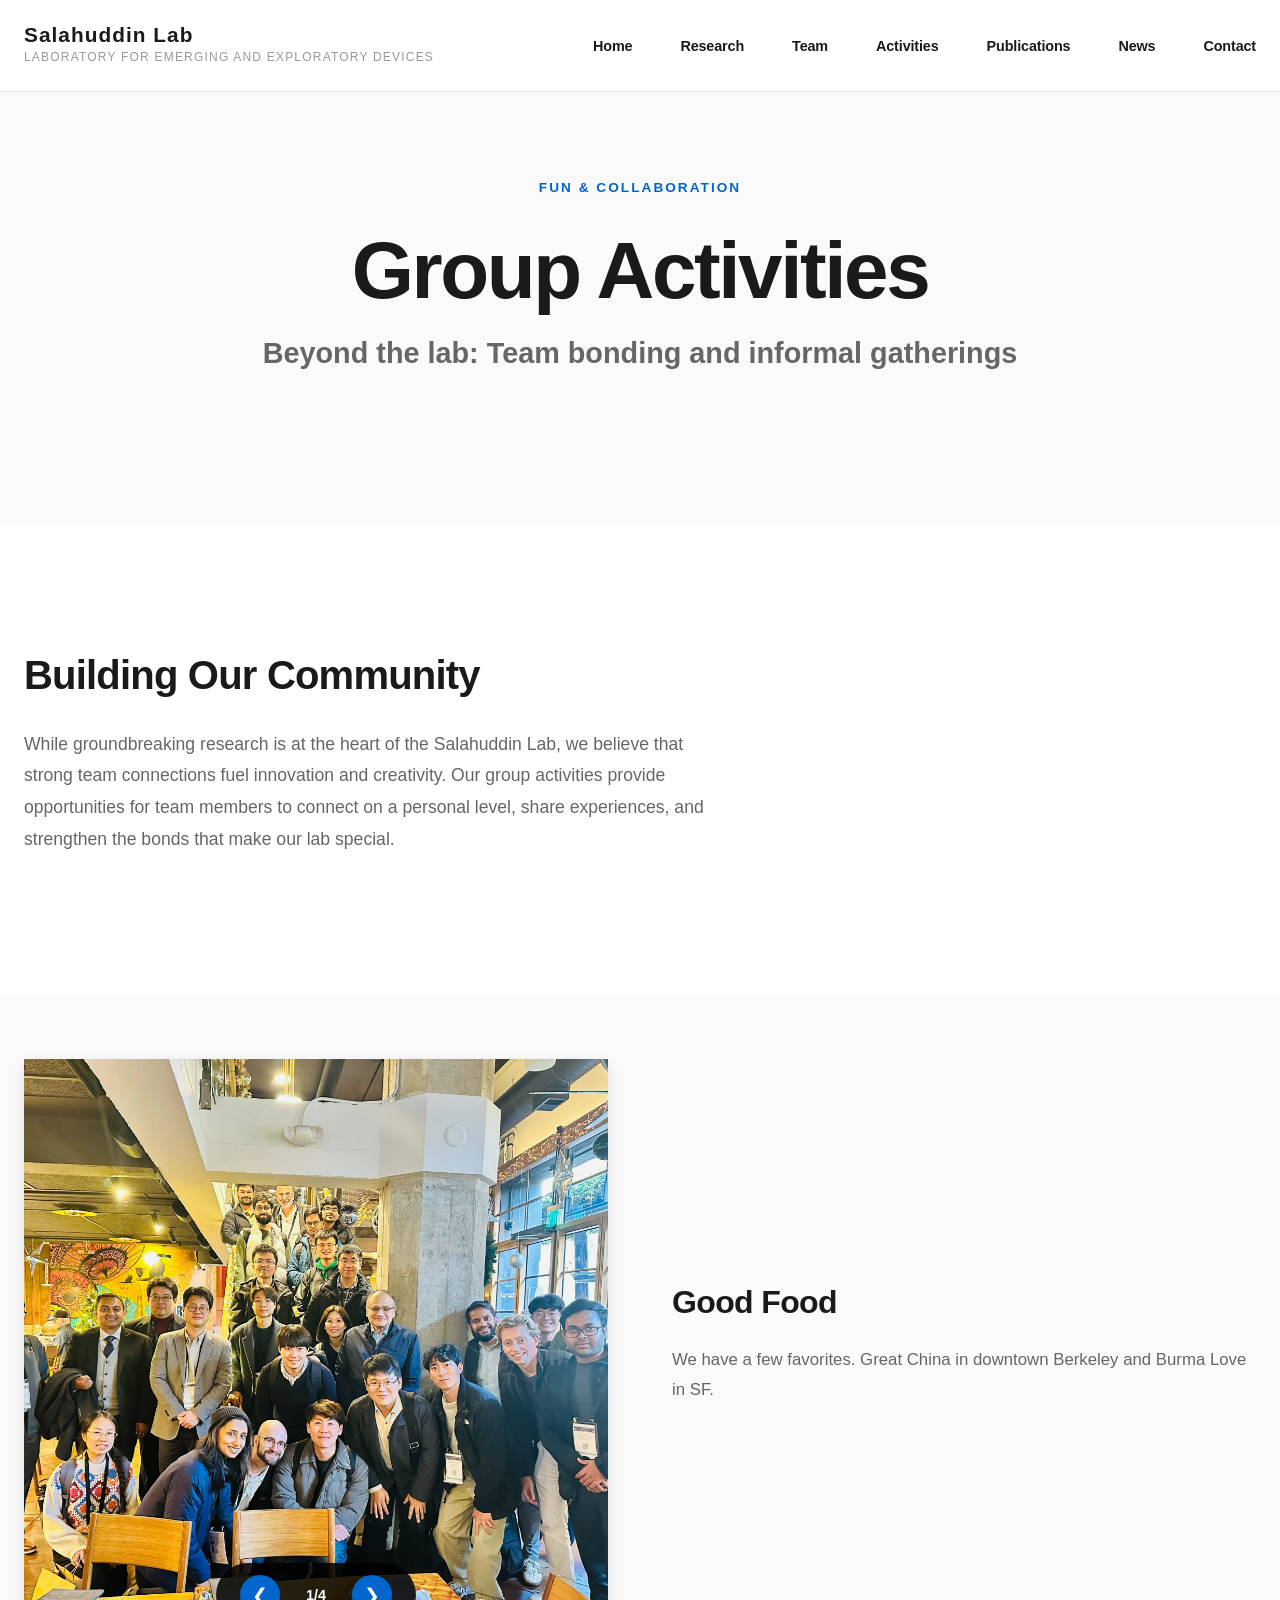
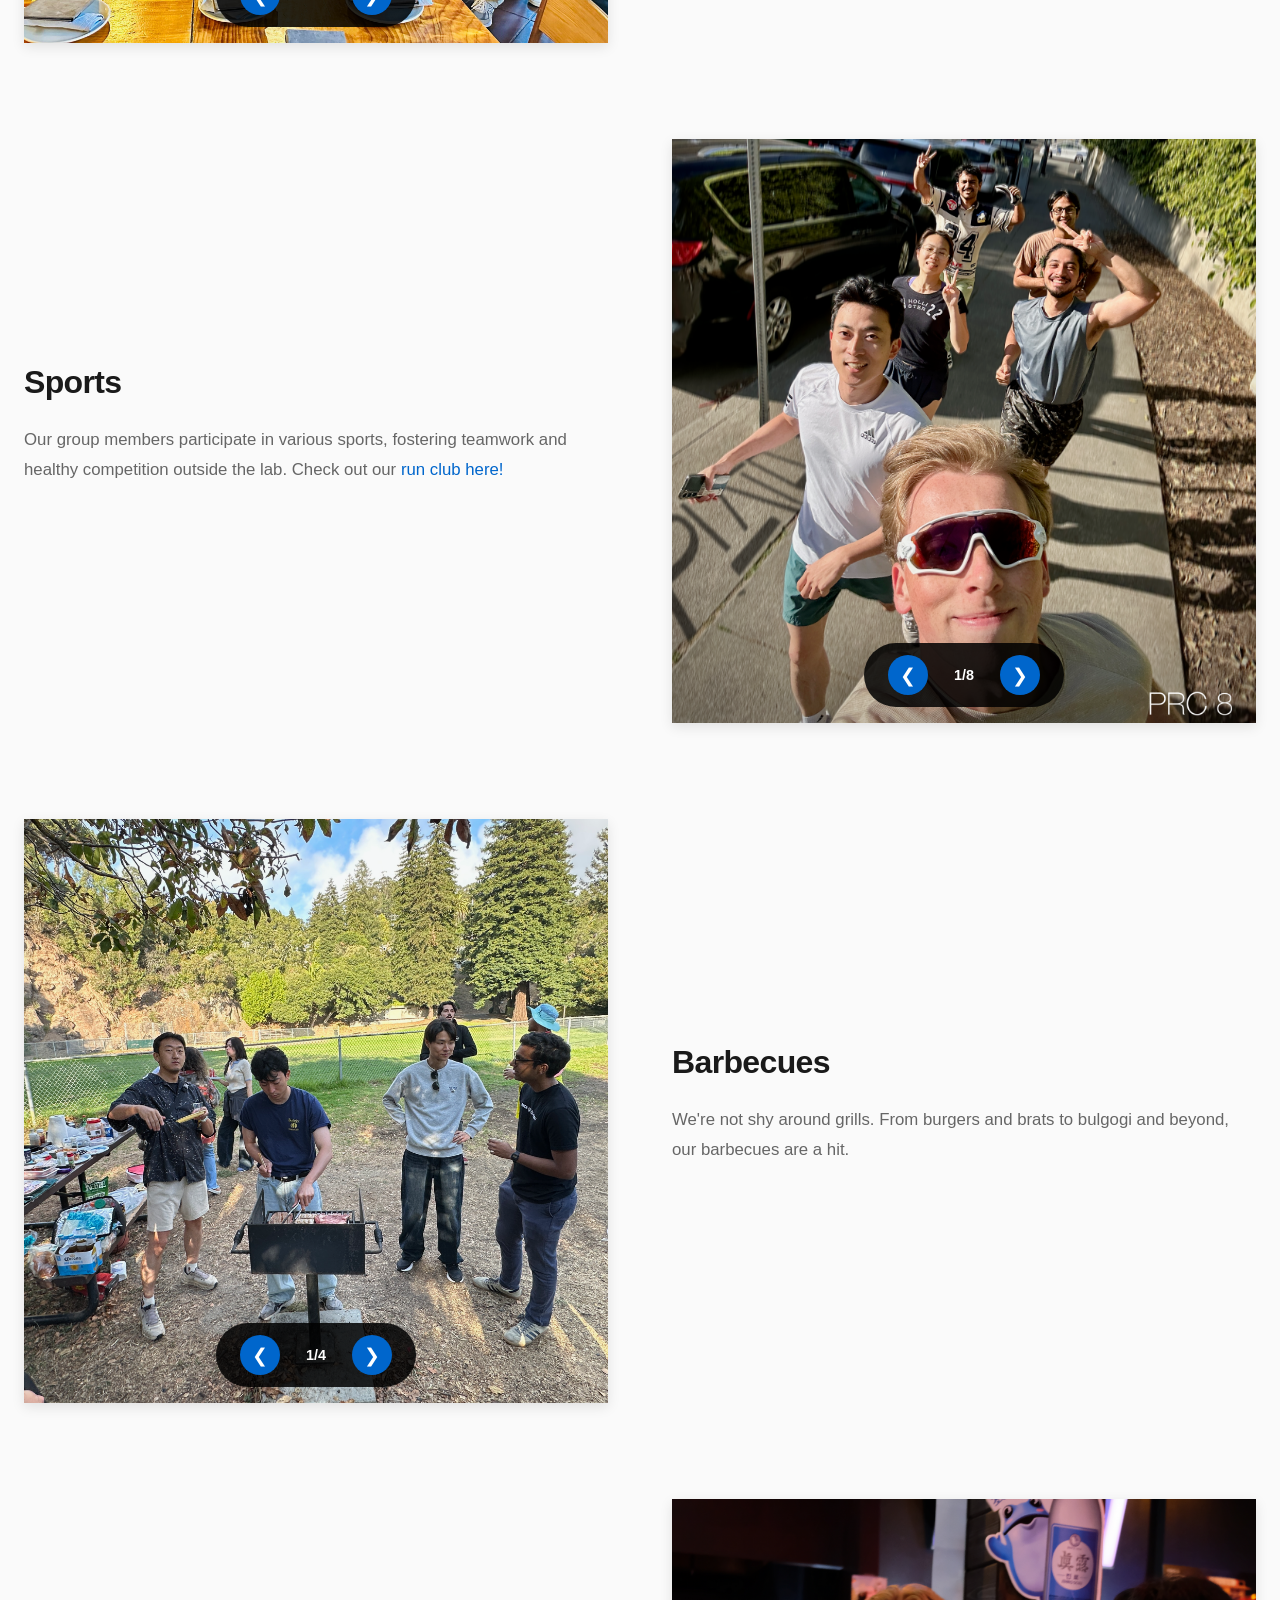
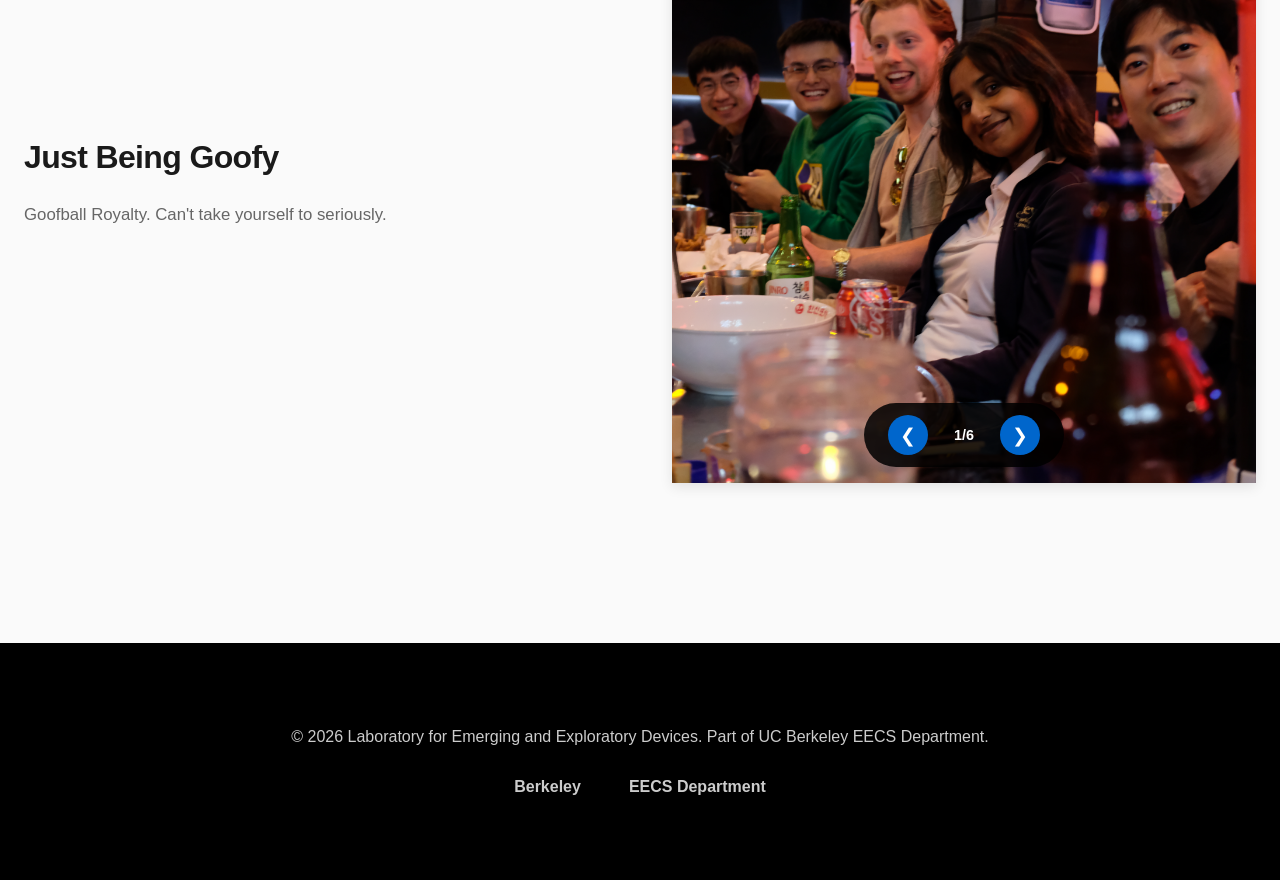
==== commit 991d565b: "Updated activities" ====
--- a/activities.html
+++ b/activities.html
@@ -16,8 +16,6 @@
     <link rel="preload" as="image" href="content/Sports1.png">
     <link rel="preload" as="image" href="content/Barbecues1.png">
     <link rel="preload" as="image" href="content/goofy1.png">
-    <!-- Image preloader script -->
-    <script src="image-preloader.js" defer></script>
     <!-- Service worker registration -->
     <script>
       if ('serviceWorker' in navigator) {
@@ -116,8 +114,8 @@
 
             // Setup carousels for food (4 images), sports (6 images), barbecues (2 images), and goofy (6 images)
             setupImageCarousel('rotating-food-image', 'food-activity', 'Food', 4);
-            setupImageCarousel('rotating-sports-image', 'sports-activity', 'Sports', 6);
-            setupImageCarousel('rotating-barbecues-image', 'barbecues-activity', 'Barbecues', 3);
+            setupImageCarousel('rotating-sports-image', 'sports-activity', 'Sports', 8);
+            setupImageCarousel('rotating-barbecues-image', 'barbecues-activity', 'Barbecues', 4);
             setupImageCarousel('rotating-goofy-image', 'goofy-activity', 'goofy', 6);
         });
     </script>
@@ -196,7 +194,7 @@
                 </div>
                 <div class="activity-text">
                     <h2>Sports</h2>
-                    <p>Our group members participate in various sports, fostering teamwork and healthy competition outside the lab.</p>
+                    <p>Our group members participate in various sports, fostering teamwork and healthy competition outside the lab. Check out our <a href="https://platorunclub.com" target="_blank" rel="noopener noreferrer">run club here!</a></p>
                 </div>
             </div>
 
